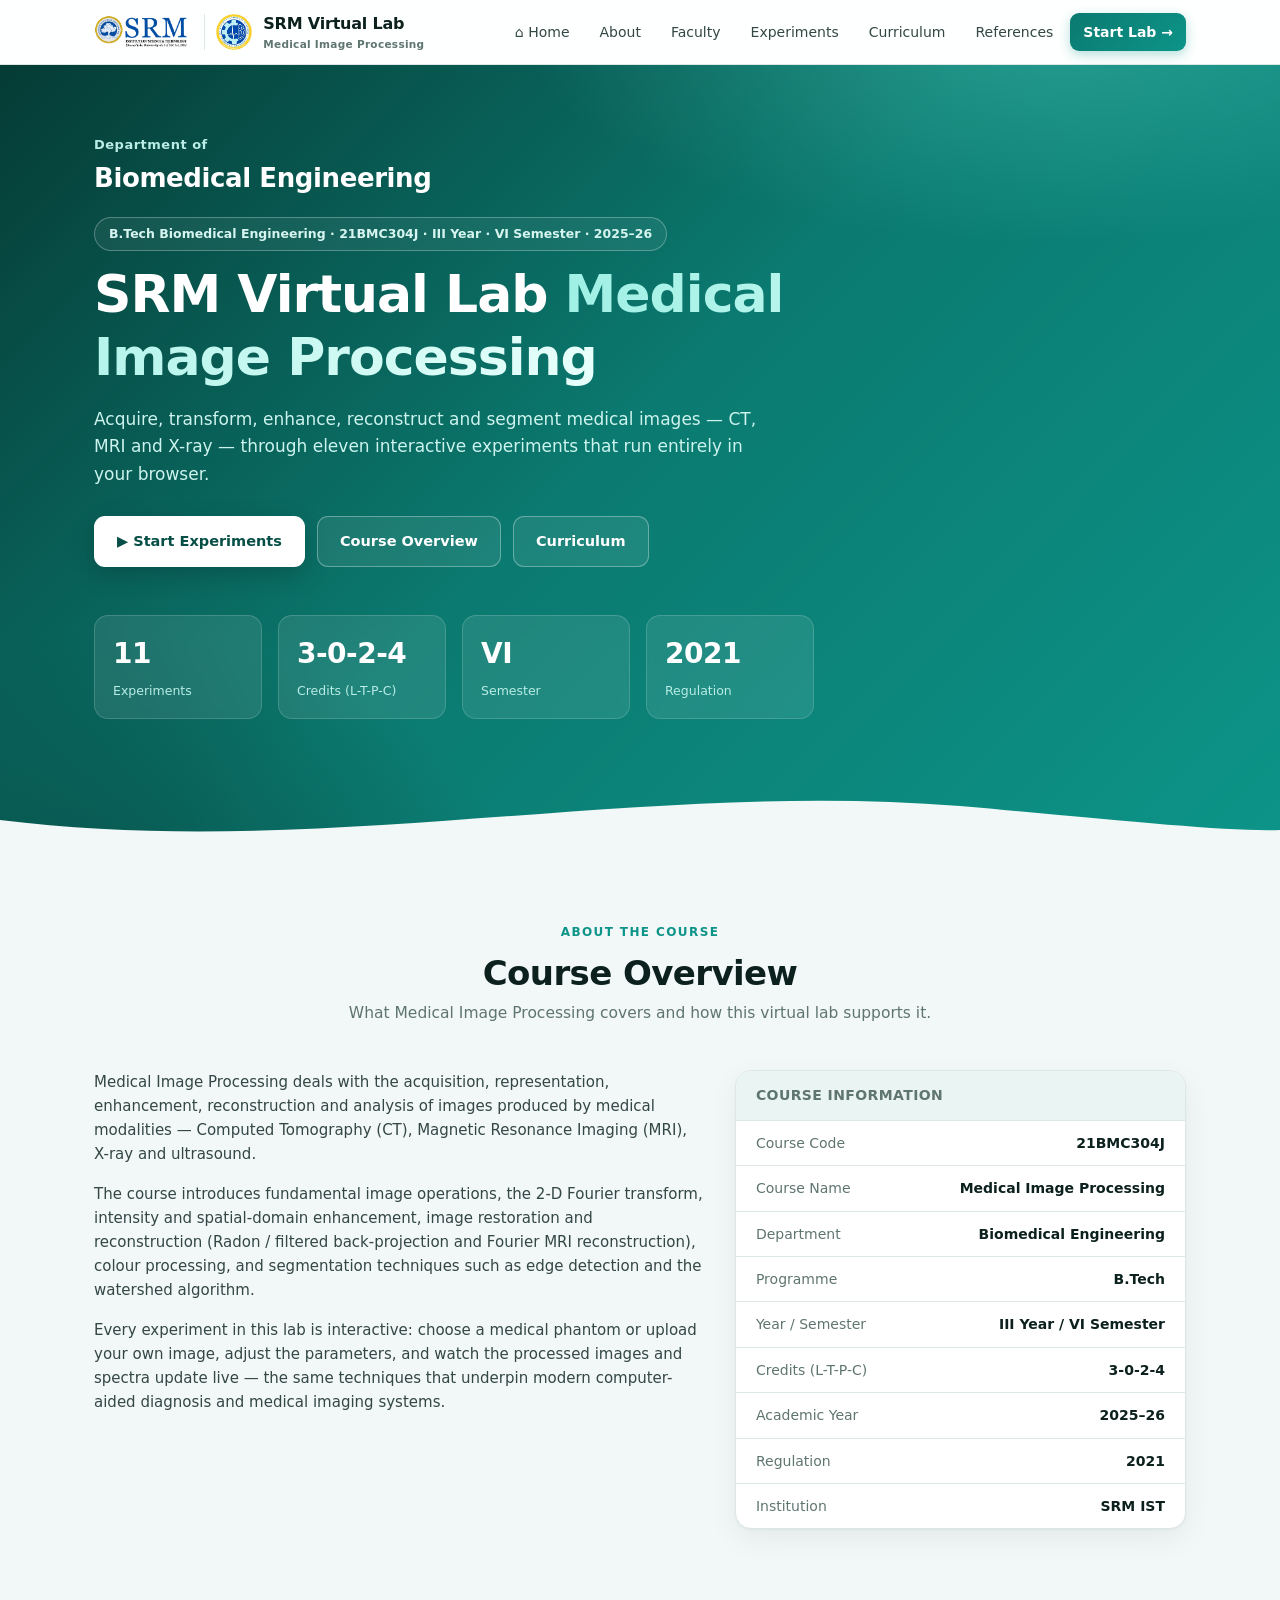
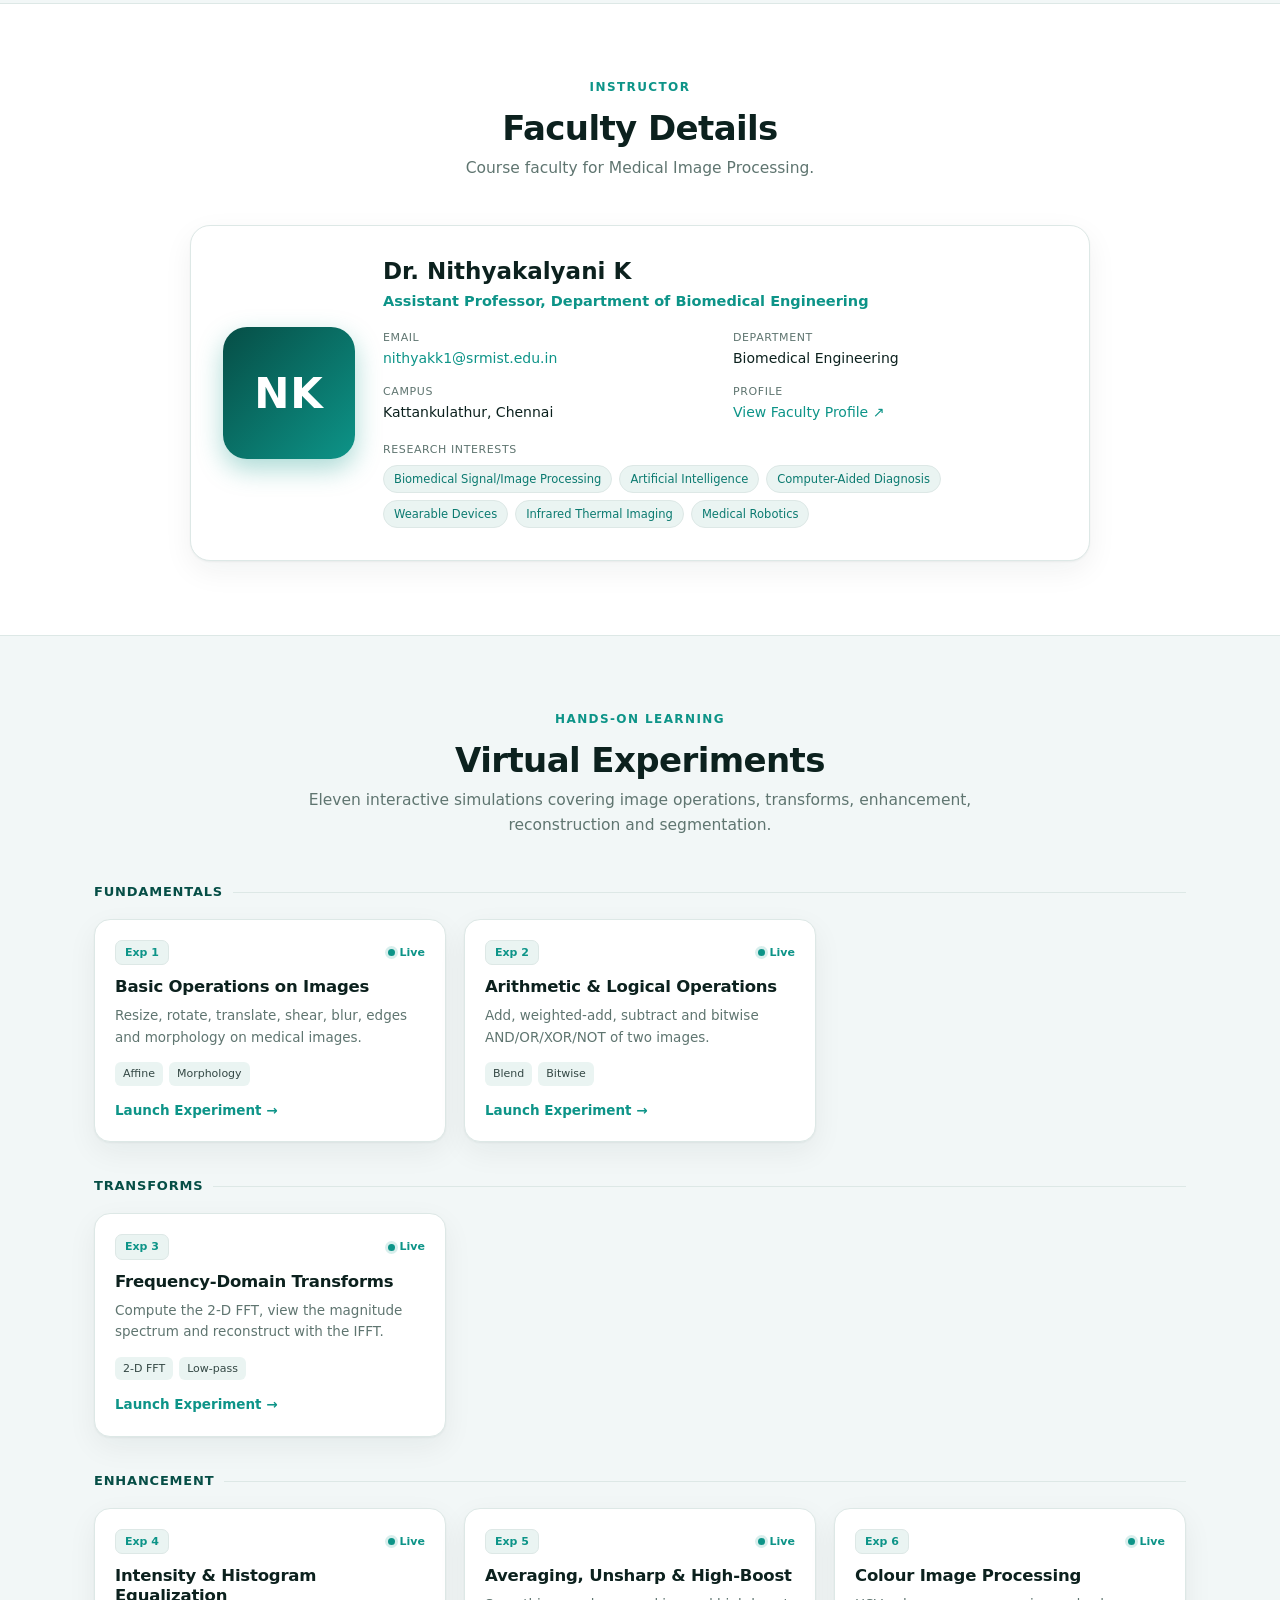
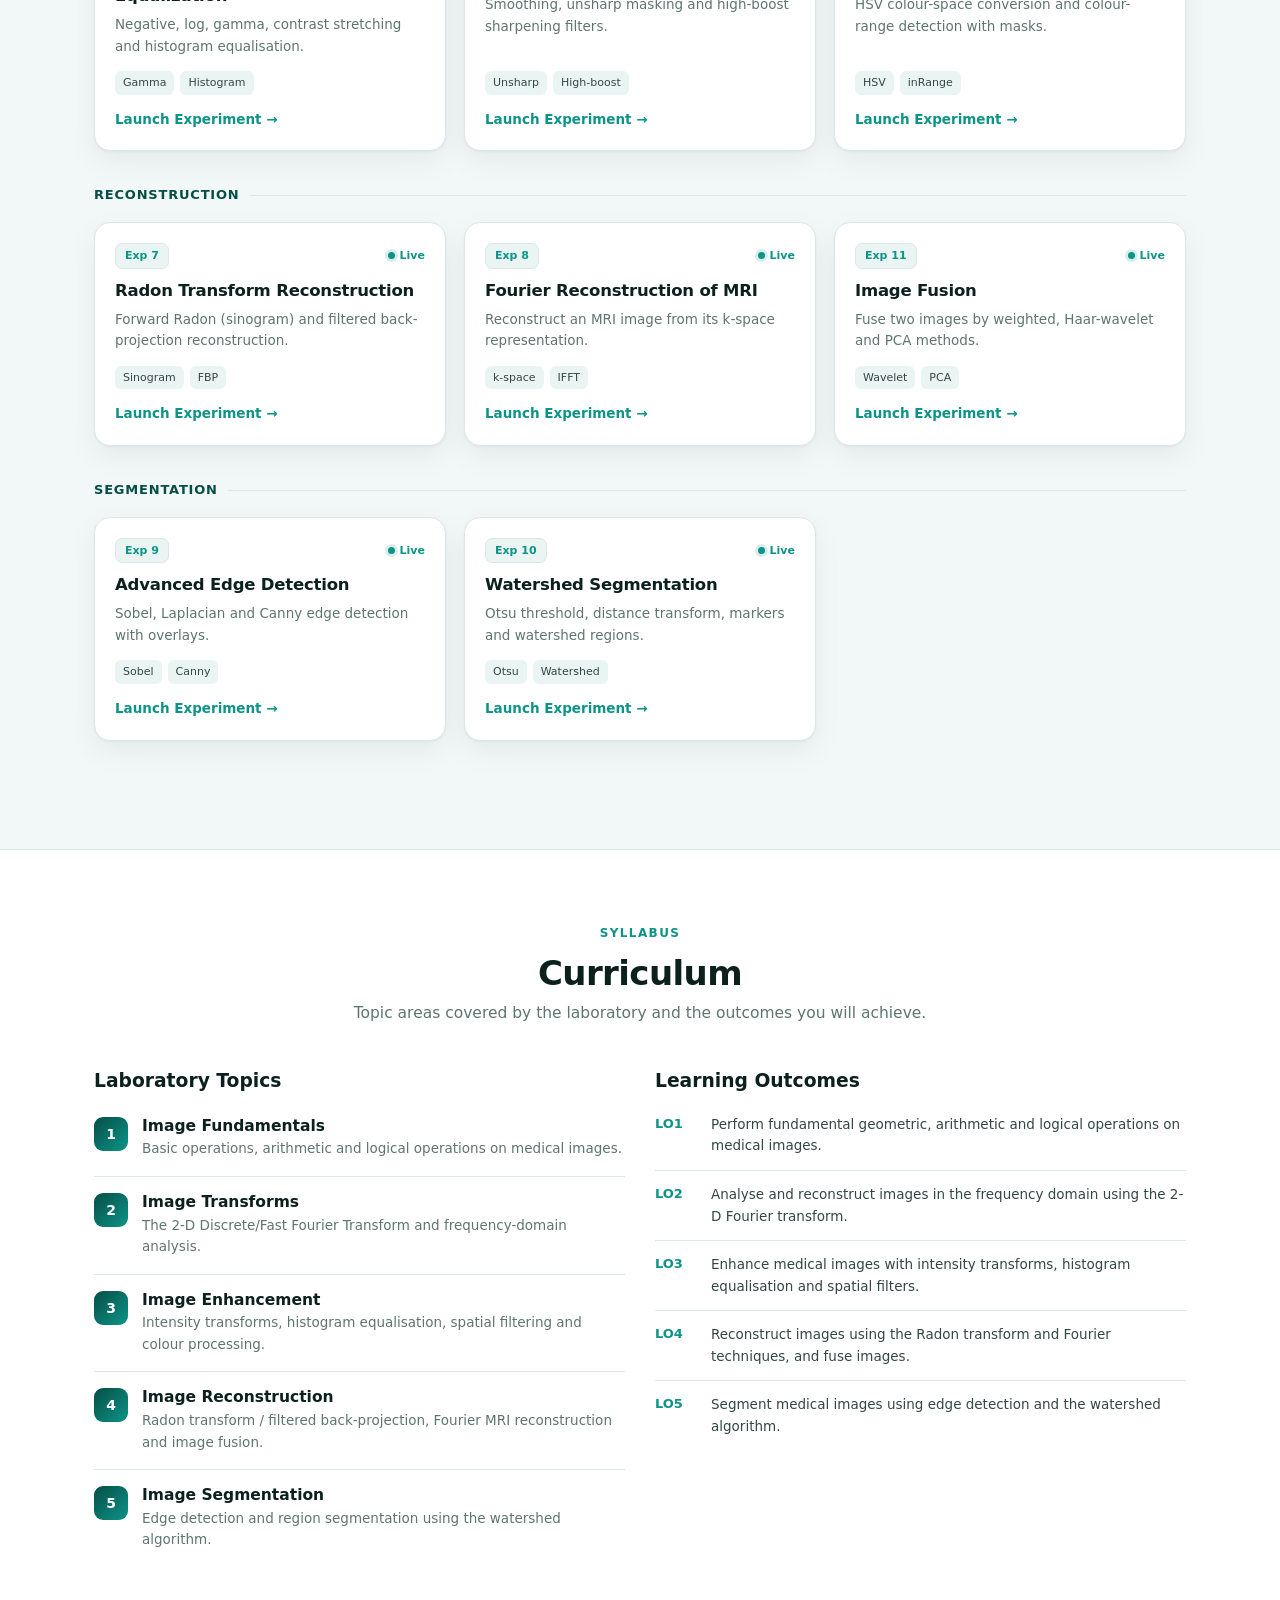
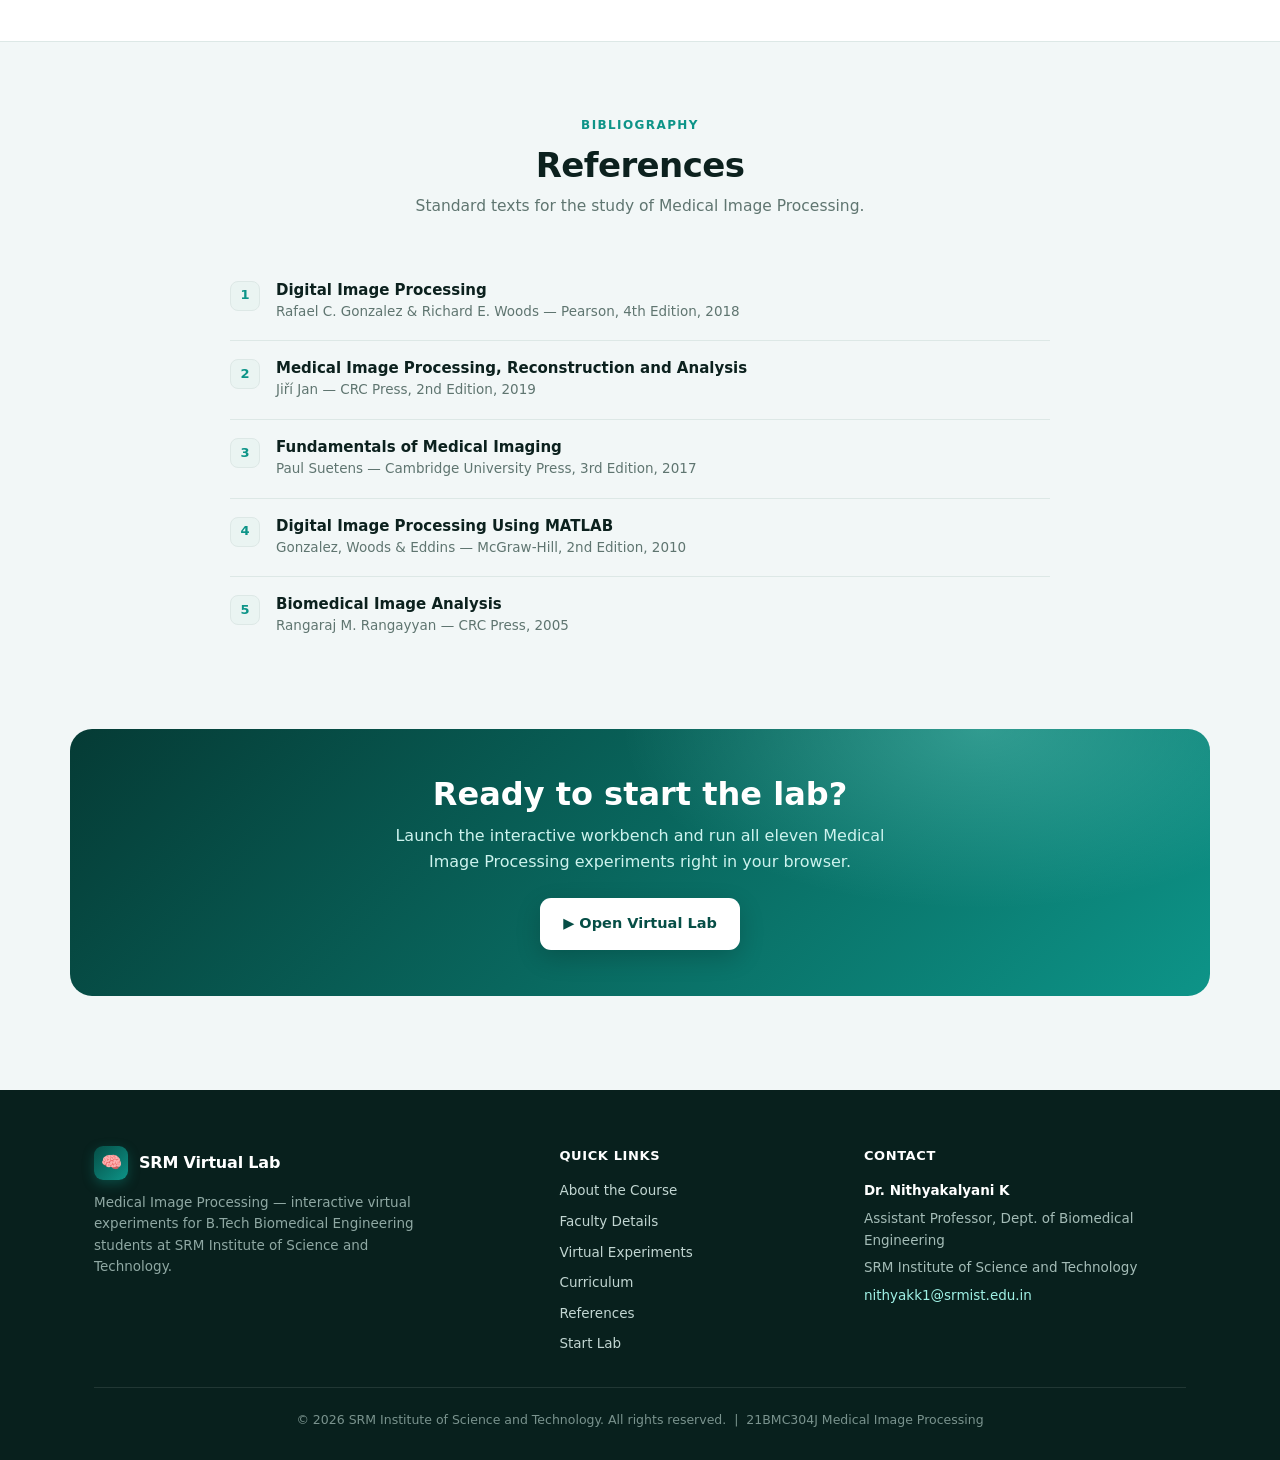
==== index.html @ 4751ec0f "MIP Virtual Lab: 11 interactive Medical Image Processing experiments Browser-based virtual lab (vani" ====
<!DOCTYPE html>
<html lang="en">
<head>
  <meta charset="UTF-8" />
  <meta name="viewport" content="width=device-width, initial-scale=1.0" />
  <title>SRM Virtual Lab — Medical Image Processing (BME)</title>
  <meta name="description" content="Interactive virtual laboratory for B.Tech Biomedical Engineering — 11 Medical Image Processing experiments at SRM Institute of Science and Technology." />
  <style>
    :root{
      --navy:#064e46; --blue:#0b7a70; --blue2:#0d9488; --sky:#2dd4bf;
      --ink:#0c211e; --body:#334744; --dim:#5f7570;
      --bg:#f2f7f7; --surface:#ffffff; --border:#dde8e6; --soft:#eaf4f2;
      --radius:16px; --shadow:0 1px 2px rgba(12,33,30,.05),0 10px 30px rgba(12,33,30,.06);
      --maxw:1140px;
    }
    *{box-sizing:border-box;}
    html{scroll-behavior:smooth;}
    body{margin:0;font-family:system-ui,-apple-system,"Segoe UI",Roboto,sans-serif;background:var(--bg);color:var(--body);-webkit-font-smoothing:antialiased;line-height:1.6;}
    a{color:inherit;}
    h1,h2,h3,h4{color:var(--ink);line-height:1.2;margin:0;}
    .wrap{max-width:var(--maxw);margin:0 auto;padding:0 24px;}
    .eyebrow{font-size:12px;font-weight:700;letter-spacing:1.4px;text-transform:uppercase;color:var(--blue2);}

    /* Header */
    header{position:sticky;top:0;z-index:50;background:rgba(255,255,255,.9);backdrop-filter:blur(10px);border-bottom:1px solid var(--border);}
    .nav{display:flex;align-items:center;gap:18px;height:64px;}
    .logo{display:flex;align-items:center;gap:11px;font-weight:800;color:var(--ink);text-decoration:none;font-size:16px;letter-spacing:-.2px;}
    .logo-mark{width:34px;height:34px;border-radius:9px;background:linear-gradient(135deg,var(--navy),var(--blue2));display:grid;place-items:center;color:#fff;font-size:17px;box-shadow:0 4px 12px rgba(13,148,136,.35);}
    .logo small{display:block;font-size:10.5px;font-weight:600;color:var(--dim);letter-spacing:.3px;}
    .logo-img{height:34px;width:auto;display:block;object-fit:contain;}
    .logo-img.bme{height:36px;padding-left:11px;margin-left:3px;border-left:1px solid var(--border);}
    #logo-fallback{display:none;}
    .nav-home{display:inline-flex;align-items:center;gap:5px;}
    .nav-links{display:flex;align-items:center;gap:4px;margin-left:auto;}
    .nav-links a{padding:8px 13px;border-radius:9px;font-size:14px;font-weight:500;color:var(--body);text-decoration:none;transition:.15s;}
    .nav-links a:hover{background:var(--soft);color:var(--navy);}
    .nav-cta{background:linear-gradient(135deg,var(--blue),var(--blue2))!important;color:#fff!important;font-weight:700!important;box-shadow:0 4px 12px rgba(13,148,136,.3);}
    .nav-cta:hover{filter:brightness(1.07);}
    .burger{display:none;margin-left:auto;width:42px;height:42px;border:1px solid var(--border);border-radius:10px;background:#fff;font-size:19px;cursor:pointer;color:var(--ink);}

    /* Hero */
    .hero{position:relative;background:linear-gradient(135deg,#053b35 0%,#0b7a70 48%,#0d9488 100%);color:#fff;overflow:hidden;padding:70px 0 130px;}
    .hero::before{content:"";position:absolute;inset:0;background:radial-gradient(900px 400px at 82% -8%,rgba(120,255,235,.28),transparent 60%),radial-gradient(700px 500px at 8% 110%,rgba(6,60,54,.6),transparent 60%);pointer-events:none;}
    .hero .wrap{position:relative;z-index:2;}
    .hero-dept{font-size:13px;font-weight:600;letter-spacing:.5px;color:#b9ede6;}
    .hero-dept b{display:block;font-size:26px;color:#fff;letter-spacing:-.4px;margin-top:2px;}
    .hero-course{display:inline-block;margin:18px 0 12px;padding:6px 14px;border:1px solid rgba(255,255,255,.28);border-radius:999px;font-size:12.5px;font-weight:600;color:#d7f5f0;background:rgba(255,255,255,.06);}
    .hero h1{font-size:clamp(30px,5vw,52px);color:#fff;letter-spacing:-1px;font-weight:800;max-width:820px;}
    .hero h1 span{background:linear-gradient(90deg,#9ff0e5,#e8fffb);-webkit-background-clip:text;background-clip:text;-webkit-text-fill-color:transparent;}
    .hero p.lead{font-size:17px;color:#cdf3ee;max-width:670px;margin:18px 0 28px;}
    .hero-btns{display:flex;flex-wrap:wrap;gap:12px;}
    .btn{display:inline-flex;align-items:center;gap:8px;padding:13px 22px;border-radius:11px;font-size:14.5px;font-weight:700;text-decoration:none;cursor:pointer;border:1px solid transparent;transition:.15s;}
    .btn-primary{background:#fff;color:var(--navy);box-shadow:0 8px 24px rgba(0,0,0,.18);}
    .btn-primary:hover{transform:translateY(-1px);}
    .btn-ghost{background:rgba(255,255,255,.08);color:#fff;border-color:rgba(255,255,255,.32);}
    .btn-ghost:hover{background:rgba(255,255,255,.16);}
    .stats{display:grid;grid-template-columns:repeat(4,1fr);gap:16px;margin-top:48px;max-width:720px;}
    .stat{background:rgba(255,255,255,.09);border:1px solid rgba(255,255,255,.16);border-radius:14px;padding:16px 18px;backdrop-filter:blur(4px);}
    .stat b{display:block;font-size:28px;font-weight:800;color:#fff;letter-spacing:-.5px;}
    .stat span{font-size:12.5px;color:#b9ede6;}
    .wave{position:absolute;bottom:-1px;left:0;width:100%;line-height:0;z-index:1;}
    .wave svg{width:100%;height:70px;display:block;}

    section{padding:74px 0;}
    .sec-head{text-align:center;max-width:680px;margin:0 auto 44px;}
    .sec-head h2{font-size:clamp(24px,3.5vw,34px);margin:10px 0 8px;letter-spacing:-.6px;}
    .sec-head p{color:var(--dim);font-size:15.5px;margin:0;}
    .alt{background:var(--surface);border-top:1px solid var(--border);border-bottom:1px solid var(--border);}

    .about-grid{display:grid;grid-template-columns:1.35fr 1fr;gap:32px;align-items:start;}
    .about-grid p{margin:0 0 16px;font-size:15px;}
    .info-card{background:var(--surface);border:1px solid var(--border);border-radius:var(--radius);box-shadow:var(--shadow);overflow:hidden;}
    .info-card h3{padding:16px 20px;font-size:14px;letter-spacing:.4px;text-transform:uppercase;color:var(--dim);border-bottom:1px solid var(--border);background:var(--soft);}
    .info-row{display:flex;justify-content:space-between;gap:14px;padding:11px 20px;font-size:14px;border-bottom:1px solid var(--border);}
    .info-row:last-child{border-bottom:0;}
    .info-row span{color:var(--dim);}
    .info-row b{color:var(--ink);font-weight:600;text-align:right;}

    /* Faculty */
    .faculty-card{display:grid;grid-template-columns:auto 1fr;gap:28px;max-width:900px;margin:0 auto;background:var(--surface);border:1px solid var(--border);border-radius:20px;box-shadow:var(--shadow);padding:32px;align-items:center;}
    .avatar{position:relative;width:132px;height:132px;border-radius:24px;overflow:hidden;box-shadow:0 10px 26px rgba(13,148,136,.35);background:linear-gradient(135deg,var(--navy),var(--blue2));}
    .avatar img{width:100%;height:100%;object-fit:cover;display:block;}
    .avatar-fallback{position:absolute;inset:0;display:grid;place-items:center;color:#fff;font-size:42px;font-weight:800;letter-spacing:1px;}
    .faculty-card h3{font-size:23px;}
    .faculty-role{color:var(--blue2);font-weight:600;font-size:14.5px;margin:4px 0 16px;}
    .faculty-meta{display:grid;grid-template-columns:repeat(2,minmax(0,1fr));gap:14px 26px;margin-bottom:18px;}
    .fm-label{font-size:11px;text-transform:uppercase;letter-spacing:.6px;color:var(--dim);}
    .fm-val{font-size:14px;color:var(--ink);font-weight:500;word-break:break-word;}
    .fm-val a{color:var(--blue2);text-decoration:none;}
    .chips{display:flex;flex-wrap:wrap;gap:7px;margin-top:6px;}
    .chip{font-size:11.5px;background:var(--soft);color:var(--blue);border:1px solid var(--border);padding:4px 10px;border-radius:999px;font-weight:500;}

    /* Experiments */
    .exp-group{margin-bottom:34px;}
    .exp-group-title{display:flex;align-items:center;gap:10px;font-size:13px;font-weight:700;letter-spacing:.8px;text-transform:uppercase;color:var(--navy);margin-bottom:16px;}
    .exp-group-title::after{content:"";flex:1;height:1px;background:var(--border);}
    .exp-grid{display:grid;grid-template-columns:repeat(auto-fill,minmax(300px,1fr));gap:18px;}
    .exp-card{display:flex;flex-direction:column;background:var(--surface);border:1px solid var(--border);border-radius:var(--radius);padding:20px;box-shadow:var(--shadow);transition:.18s;text-decoration:none;}
    .exp-card:hover{transform:translateY(-3px);border-color:var(--blue2);box-shadow:0 10px 30px rgba(13,148,136,.14);}
    .exp-top{display:flex;align-items:center;justify-content:space-between;margin-bottom:12px;}
    .exp-badge{font-size:11px;font-weight:700;color:var(--blue2);background:var(--soft);border:1px solid var(--border);padding:3px 9px;border-radius:7px;}
    .live{display:inline-flex;align-items:center;gap:5px;font-size:11px;font-weight:600;color:#0d9488;}
    .live::before{content:"";width:7px;height:7px;border-radius:50%;background:#0d9488;box-shadow:0 0 0 3px rgba(13,148,136,.16);}
    .exp-card h4{font-size:16.5px;margin-bottom:8px;letter-spacing:-.2px;}
    .exp-card p{font-size:13.5px;color:var(--dim);margin:0 0 14px;flex:1;}
    .exp-tags{display:flex;flex-wrap:wrap;gap:6px;margin-bottom:14px;}
    .exp-tags span{font-size:11px;background:var(--soft);color:var(--body);padding:3px 8px;border-radius:6px;}
    .exp-launch{font-size:13.5px;font-weight:700;color:var(--blue2);display:inline-flex;align-items:center;gap:6px;}
    .exp-card:hover .exp-launch{gap:9px;}

    .curr-grid{display:grid;grid-template-columns:1fr 1fr;gap:30px;}
    .unit{display:flex;gap:14px;padding:16px 0;border-bottom:1px solid var(--border);}
    .unit:last-child{border-bottom:0;}
    .unit-num{flex:none;width:34px;height:34px;border-radius:9px;background:linear-gradient(135deg,var(--navy),var(--blue2));color:#fff;display:grid;place-items:center;font-weight:700;font-size:14px;}
    .unit h4{font-size:15.5px;margin-bottom:3px;}
    .unit p{margin:0;font-size:13.5px;color:var(--dim);}
    .co{display:flex;gap:12px;padding:13px 0;border-bottom:1px solid var(--border);}
    .co:last-child{border-bottom:0;}
    .co b{flex:none;color:var(--blue2);font-size:13px;font-weight:700;width:44px;}
    .co span{font-size:13.5px;color:var(--body);}

    .ref{display:flex;gap:16px;padding:18px 0;border-bottom:1px solid var(--border);}
    .ref:last-child{border-bottom:0;}
    .ref-num{flex:none;width:30px;height:30px;border-radius:8px;border:1px solid var(--border);background:var(--soft);color:var(--blue2);display:grid;place-items:center;font-weight:700;font-size:13px;}
    .ref h4{font-size:15px;margin-bottom:2px;}
    .ref p{margin:0;font-size:13.5px;color:var(--dim);}

    .cta-band{background:linear-gradient(135deg,#053b35,#0d9488);color:#fff;border-radius:22px;padding:46px;text-align:center;max-width:var(--maxw);margin:0 auto;position:relative;overflow:hidden;}
    .cta-band::before{content:"";position:absolute;inset:0;background:radial-gradient(600px 300px at 80% 0,rgba(150,255,240,.28),transparent 60%);}
    .cta-band h2{color:#fff;font-size:clamp(24px,3.5vw,32px);position:relative;}
    .cta-band p{color:#cdf3ee;margin:10px auto 24px;max-width:520px;position:relative;}

    footer{background:#08201d;color:#c2d6d2;padding:56px 0 30px;margin-top:20px;}
    .foot-grid{display:grid;grid-template-columns:1.6fr 1fr 1.2fr;gap:36px;padding-bottom:32px;border-bottom:1px solid rgba(255,255,255,.1);}
    footer h5{color:#fff;font-size:13px;text-transform:uppercase;letter-spacing:.6px;margin:0 0 14px;}
    .foot-brand .logo{color:#fff;margin-bottom:12px;}
    .foot-brand p{font-size:13.5px;color:#8fa8a3;max-width:320px;margin:0;}
    .foot-links{display:flex;flex-direction:column;gap:9px;}
    .foot-links a{font-size:13.5px;color:#c2d6d2;text-decoration:none;}
    .foot-links a:hover{color:#fff;}
    .foot-contact p{font-size:13.5px;margin:0 0 6px;color:#a4bcb7;}
    .foot-contact a{color:#9ff0e5;text-decoration:none;}
    .copyright{padding-top:22px;font-size:12.5px;color:#7a938e;text-align:center;}

    @media(max-width:900px){
      .nav-links{display:none;position:absolute;top:64px;left:0;right:0;flex-direction:column;background:#fff;border-bottom:1px solid var(--border);padding:12px 24px;gap:2px;}
      .nav-links.open{display:flex;}
      .nav-links a{padding:11px 12px;}
      .burger{display:block;}
      .about-grid,.curr-grid,.foot-grid{grid-template-columns:1fr;}
      .stats{grid-template-columns:repeat(2,1fr);}
      .faculty-card{grid-template-columns:1fr;text-align:center;padding:26px;}
      .avatar{margin:0 auto;}
      .faculty-meta{grid-template-columns:1fr;text-align:left;}
    }
  </style>
</head>
<body>
  <!-- HEADER -->
  <header>
    <div class="wrap nav">
      <a href="index.html" class="logo">
        <img src="assets/srm-logo.png" alt="SRM Institute of Science and Technology" class="logo-img srm"
             onerror="this.style.display='none';document.getElementById('logo-fallback').style.display='grid';" />
        <img src="assets/bme-logo.jpg" alt="Department of Biomedical Engineering" class="logo-img bme"
             onerror="this.style.display='none';" />
        <span id="logo-fallback" class="logo-mark">🧠</span>
        <span class="logo-text">SRM Virtual Lab<small>Medical Image Processing</small></span>
      </a>
      <button class="burger" id="burger" aria-label="Menu">☰</button>
      <nav class="nav-links" id="navlinks">
        <a href="#home" class="nav-home">⌂ Home</a>
        <a href="#about">About</a>
        <a href="#faculty">Faculty</a>
        <a href="#experiments">Experiments</a>
        <a href="#curriculum">Curriculum</a>
        <a href="#references">References</a>
        <a href="lab.html" class="nav-cta">Start Lab →</a>
      </nav>
    </div>
  </header>

  <!-- HERO -->
  <div class="hero" id="home">
    <div class="wrap">
      <div class="hero-dept">Department of <b>Biomedical Engineering</b></div>
      <div class="hero-course">B.Tech Biomedical Engineering · 21BMC304J · III Year · VI Semester · 2025–26</div>
      <h1>SRM Virtual Lab <span>Medical Image Processing</span></h1>
      <p class="lead">Acquire, transform, enhance, reconstruct and segment medical images — CT, MRI and X-ray — through eleven interactive experiments that run entirely in your browser.</p>
      <div class="hero-btns">
        <a href="lab.html" class="btn btn-primary">▶ Start Experiments</a>
        <a href="#about" class="btn btn-ghost">Course Overview</a>
        <a href="#curriculum" class="btn btn-ghost">Curriculum</a>
      </div>
      <div class="stats">
        <div class="stat"><b>11</b><span>Experiments</span></div>
        <div class="stat"><b>3-0-2-4</b><span>Credits (L-T-P-C)</span></div>
        <div class="stat"><b>VI</b><span>Semester</span></div>
        <div class="stat"><b>2021</b><span>Regulation</span></div>
      </div>
    </div>
    <div class="wave">
      <svg viewBox="0 0 1440 70" preserveAspectRatio="none" xmlns="http://www.w3.org/2000/svg"><path fill="#f2f7f7" d="M0,40 C360,80 720,0 1080,26 C1260,40 1380,52 1440,50 L1440,70 L0,70 Z"></path></svg>
    </div>
  </div>

  <!-- ABOUT -->
  <section id="about">
    <div class="wrap">
      <div class="sec-head">
        <div class="eyebrow">About the Course</div>
        <h2>Course Overview</h2>
        <p>What Medical Image Processing covers and how this virtual lab supports it.</p>
      </div>
      <div class="about-grid">
        <div>
          <p>Medical Image Processing deals with the acquisition, representation, enhancement, reconstruction and analysis of images produced by medical modalities — Computed Tomography (CT), Magnetic Resonance Imaging (MRI), X-ray and ultrasound.</p>
          <p>The course introduces fundamental image operations, the 2-D Fourier transform, intensity and spatial-domain enhancement, image restoration and reconstruction (Radon / filtered back-projection and Fourier MRI reconstruction), colour processing, and segmentation techniques such as edge detection and the watershed algorithm.</p>
          <p>Every experiment in this lab is interactive: choose a medical phantom or upload your own image, adjust the parameters, and watch the processed images and spectra update live — the same techniques that underpin modern computer-aided diagnosis and medical imaging systems.</p>
        </div>
        <div class="info-card">
          <h3>Course Information</h3>
          <div class="info-row"><span>Course Code</span><b>21BMC304J</b></div>
          <div class="info-row"><span>Course Name</span><b>Medical Image Processing</b></div>
          <div class="info-row"><span>Department</span><b>Biomedical Engineering</b></div>
          <div class="info-row"><span>Programme</span><b>B.Tech</b></div>
          <div class="info-row"><span>Year / Semester</span><b>III Year / VI Semester</b></div>
          <div class="info-row"><span>Credits (L-T-P-C)</span><b>3-0-2-4</b></div>
          <div class="info-row"><span>Academic Year</span><b>2025–26</b></div>
          <div class="info-row"><span>Regulation</span><b>2021</b></div>
          <div class="info-row"><span>Institution</span><b>SRM IST</b></div>
        </div>
      </div>
    </div>
  </section>

  <!-- FACULTY -->
  <section id="faculty" class="alt">
    <div class="wrap">
      <div class="sec-head">
        <div class="eyebrow">Instructor</div>
        <h2>Faculty Details</h2>
        <p>Course faculty for Medical Image Processing.</p>
      </div>
      <div class="faculty-card">
        <div class="avatar">
          <img src="assets/nithya.jpg" alt="Dr. Nithyakalyani K"
               onerror="this.style.display='none';this.nextElementSibling.style.display='grid';" />
          <span class="avatar-fallback" style="display:none;">NK</span>
        </div>
        <div>
          <h3>Dr. Nithyakalyani K</h3>
          <div class="faculty-role">Assistant Professor, Department of Biomedical Engineering</div>
          <div class="faculty-meta">
            <div><div class="fm-label">Email</div><div class="fm-val"><a href="mailto:nithyakk1@srmist.edu.in">nithyakk1@srmist.edu.in</a></div></div>
            <div><div class="fm-label">Department</div><div class="fm-val">Biomedical Engineering</div></div>
            <div><div class="fm-label">Campus</div><div class="fm-val">Kattankulathur, Chennai</div></div>
            <div><div class="fm-label">Profile</div><div class="fm-val"><a href="https://www.srmist.edu.in/faculty/dr-nithyakalyani-k-2/" target="_blank" rel="noopener">View Faculty Profile ↗</a></div></div>
          </div>
          <div class="fm-label">Research Interests</div>
          <div class="chips">
            <span class="chip">Biomedical Signal/Image Processing</span>
            <span class="chip">Artificial Intelligence</span>
            <span class="chip">Computer-Aided Diagnosis</span>
            <span class="chip">Wearable Devices</span>
            <span class="chip">Infrared Thermal Imaging</span>
            <span class="chip">Medical Robotics</span>
          </div>
        </div>
      </div>
    </div>
  </section>

  <!-- EXPERIMENTS -->
  <section id="experiments">
    <div class="wrap">
      <div class="sec-head">
        <div class="eyebrow">Hands-on Learning</div>
        <h2>Virtual Experiments</h2>
        <p>Eleven interactive simulations covering image operations, transforms, enhancement, reconstruction and segmentation.</p>
      </div>
      <div id="exp-container"></div>
    </div>
  </section>

  <!-- CURRICULUM -->
  <section id="curriculum" class="alt">
    <div class="wrap">
      <div class="sec-head">
        <div class="eyebrow">Syllabus</div>
        <h2>Curriculum</h2>
        <p>Topic areas covered by the laboratory and the outcomes you will achieve.</p>
      </div>
      <div class="curr-grid">
        <div>
          <h3 style="margin-bottom:8px;">Laboratory Topics</h3>
          <div class="unit"><div class="unit-num">1</div><div><h4>Image Fundamentals</h4><p>Basic operations, arithmetic and logical operations on medical images.</p></div></div>
          <div class="unit"><div class="unit-num">2</div><div><h4>Image Transforms</h4><p>The 2-D Discrete/Fast Fourier Transform and frequency-domain analysis.</p></div></div>
          <div class="unit"><div class="unit-num">3</div><div><h4>Image Enhancement</h4><p>Intensity transforms, histogram equalisation, spatial filtering and colour processing.</p></div></div>
          <div class="unit"><div class="unit-num">4</div><div><h4>Image Reconstruction</h4><p>Radon transform / filtered back-projection, Fourier MRI reconstruction and image fusion.</p></div></div>
          <div class="unit"><div class="unit-num">5</div><div><h4>Image Segmentation</h4><p>Edge detection and region segmentation using the watershed algorithm.</p></div></div>
        </div>
        <div>
          <h3 style="margin-bottom:8px;">Learning Outcomes</h3>
          <div class="co"><b>LO1</b><span>Perform fundamental geometric, arithmetic and logical operations on medical images.</span></div>
          <div class="co"><b>LO2</b><span>Analyse and reconstruct images in the frequency domain using the 2-D Fourier transform.</span></div>
          <div class="co"><b>LO3</b><span>Enhance medical images with intensity transforms, histogram equalisation and spatial filters.</span></div>
          <div class="co"><b>LO4</b><span>Reconstruct images using the Radon transform and Fourier techniques, and fuse images.</span></div>
          <div class="co"><b>LO5</b><span>Segment medical images using edge detection and the watershed algorithm.</span></div>
        </div>
      </div>
    </div>
  </section>

  <!-- REFERENCES -->
  <section id="references">
    <div class="wrap">
      <div class="sec-head">
        <div class="eyebrow">Bibliography</div>
        <h2>References</h2>
        <p>Standard texts for the study of Medical Image Processing.</p>
      </div>
      <div style="max-width:820px;margin:0 auto;">
        <div class="ref"><div class="ref-num">1</div><div><h4>Digital Image Processing</h4><p>Rafael C. Gonzalez &amp; Richard E. Woods — Pearson, 4th Edition, 2018</p></div></div>
        <div class="ref"><div class="ref-num">2</div><div><h4>Medical Image Processing, Reconstruction and Analysis</h4><p>Jiří Jan — CRC Press, 2nd Edition, 2019</p></div></div>
        <div class="ref"><div class="ref-num">3</div><div><h4>Fundamentals of Medical Imaging</h4><p>Paul Suetens — Cambridge University Press, 3rd Edition, 2017</p></div></div>
        <div class="ref"><div class="ref-num">4</div><div><h4>Digital Image Processing Using MATLAB</h4><p>Gonzalez, Woods &amp; Eddins — McGraw-Hill, 2nd Edition, 2010</p></div></div>
        <div class="ref"><div class="ref-num">5</div><div><h4>Biomedical Image Analysis</h4><p>Rangaraj M. Rangayyan — CRC Press, 2005</p></div></div>
      </div>
    </div>
  </section>

  <!-- CTA -->
  <section style="padding-top:0;">
    <div class="cta-band">
      <h2>Ready to start the lab?</h2>
      <p>Launch the interactive workbench and run all eleven Medical Image Processing experiments right in your browser.</p>
      <a href="lab.html" class="btn btn-primary" style="position:relative;">▶ Open Virtual Lab</a>
    </div>
  </section>

  <!-- FOOTER -->
  <footer>
    <div class="wrap">
      <div class="foot-grid">
        <div class="foot-brand">
          <div class="logo"><span class="logo-mark">🧠</span><span>SRM Virtual Lab</span></div>
          <p>Medical Image Processing — interactive virtual experiments for B.Tech Biomedical Engineering students at SRM Institute of Science and Technology.</p>
        </div>
        <div>
          <h5>Quick Links</h5>
          <div class="foot-links">
            <a href="#about">About the Course</a>
            <a href="#faculty">Faculty Details</a>
            <a href="#experiments">Virtual Experiments</a>
            <a href="#curriculum">Curriculum</a>
            <a href="#references">References</a>
            <a href="lab.html">Start Lab</a>
          </div>
        </div>
        <div class="foot-contact">
          <h5>Contact</h5>
          <p><b style="color:#fff;">Dr. Nithyakalyani K</b></p>
          <p>Assistant Professor, Dept. of Biomedical Engineering</p>
          <p>SRM Institute of Science and Technology</p>
          <p><a href="mailto:nithyakk1@srmist.edu.in">nithyakk1@srmist.edu.in</a></p>
        </div>
      </div>
      <div class="copyright">© 2026 SRM Institute of Science and Technology. All rights reserved. &nbsp;|&nbsp; 21BMC304J Medical Image Processing</div>
    </div>
  </footer>

  <script>
    const burger = document.getElementById('burger');
    const navlinks = document.getElementById('navlinks');
    burger.addEventListener('click', () => navlinks.classList.toggle('open'));
    navlinks.querySelectorAll('a').forEach(a => a.addEventListener('click', () => navlinks.classList.remove('open')));

    // Experiment cards (grouped) — link into the lab at the matching experiment
    const GROUPS = [
      { name: 'Fundamentals', items: [
        [1, 'Basic Operations on Images', 'Resize, rotate, translate, shear, blur, edges and morphology on medical images.', ['Affine','Morphology']],
        [2, 'Arithmetic & Logical Operations', 'Add, weighted-add, subtract and bitwise AND/OR/XOR/NOT of two images.', ['Blend','Bitwise']]
      ]},
      { name: 'Transforms', items: [
        [3, 'Frequency-Domain Transforms', 'Compute the 2-D FFT, view the magnitude spectrum and reconstruct with the IFFT.', ['2-D FFT','Low-pass']]
      ]},
      { name: 'Enhancement', items: [
        [4, 'Intensity & Histogram Equalization', 'Negative, log, gamma, contrast stretching and histogram equalisation.', ['Gamma','Histogram']],
        [5, 'Averaging, Unsharp & High-Boost', 'Smoothing, unsharp masking and high-boost sharpening filters.', ['Unsharp','High-boost']],
        [6, 'Colour Image Processing', 'HSV colour-space conversion and colour-range detection with masks.', ['HSV','inRange']]
      ]},
      { name: 'Reconstruction', items: [
        [7, 'Radon Transform Reconstruction', 'Forward Radon (sinogram) and filtered back-projection reconstruction.', ['Sinogram','FBP']],
        [8, 'Fourier Reconstruction of MRI', 'Reconstruct an MRI image from its k-space representation.', ['k-space','IFFT']],
        [11, 'Image Fusion', 'Fuse two images by weighted, Haar-wavelet and PCA methods.', ['Wavelet','PCA']]
      ]},
      { name: 'Segmentation', items: [
        [9, 'Advanced Edge Detection', 'Sobel, Laplacian and Canny edge detection with overlays.', ['Sobel','Canny']],
        [10, 'Watershed Segmentation', 'Otsu threshold, distance transform, markers and watershed regions.', ['Otsu','Watershed']]
      ]}
    ];
    const cont = document.getElementById('exp-container');
    GROUPS.forEach(g => {
      const wrap = document.createElement('div'); wrap.className = 'exp-group';
      wrap.innerHTML = `<div class="exp-group-title">${g.name}</div>`;
      const grid = document.createElement('div'); grid.className = 'exp-grid';
      g.items.forEach(([n, title, desc, tags]) => {
        const a = document.createElement('a');
        a.className = 'exp-card'; a.href = 'lab.html#exp' + n;
        a.innerHTML = `
          <div class="exp-top"><span class="exp-badge">Exp ${n}</span><span class="live">Live</span></div>
          <h4>${title}</h4>
          <p>${desc}</p>
          <div class="exp-tags">${tags.map(t => `<span>${t}</span>`).join('')}</div>
          <span class="exp-launch">Launch Experiment →</span>`;
        grid.appendChild(a);
      });
      wrap.appendChild(grid); cont.appendChild(wrap);
    });
  </script>
</body>
</html>
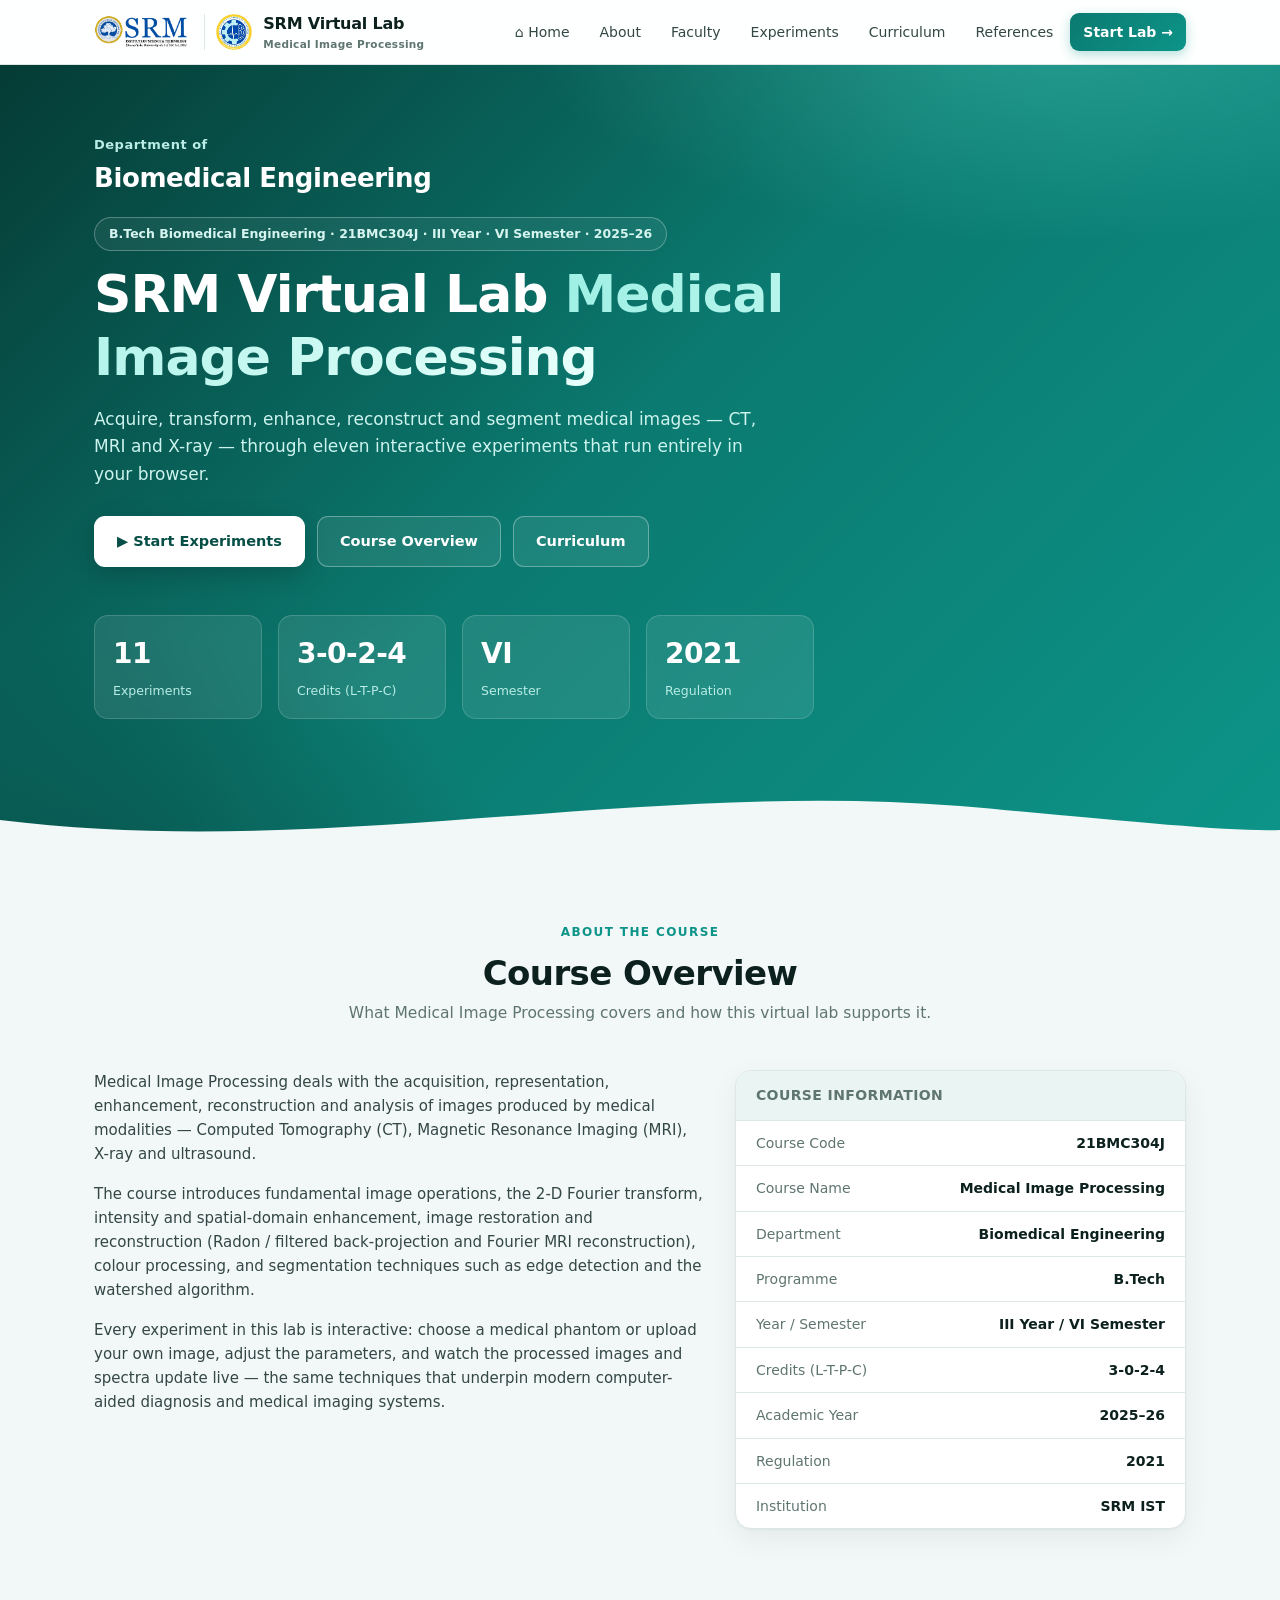
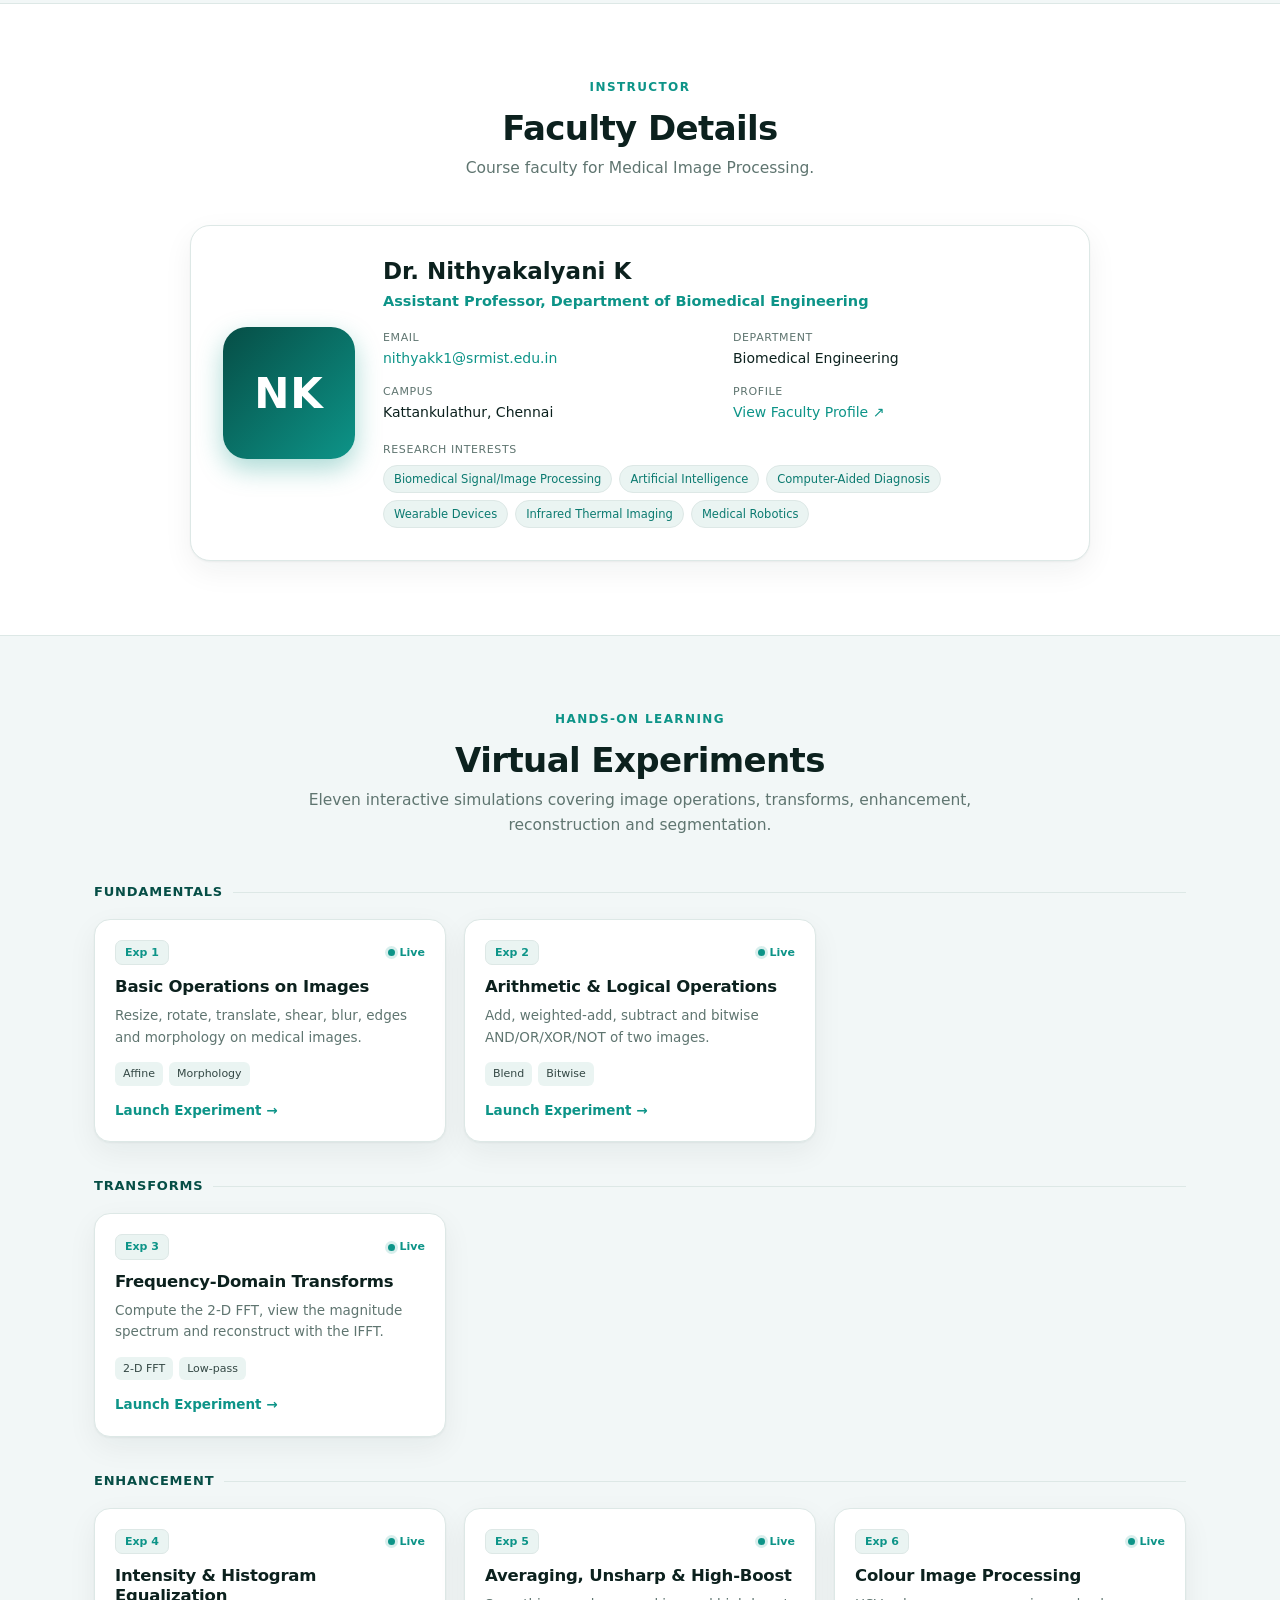
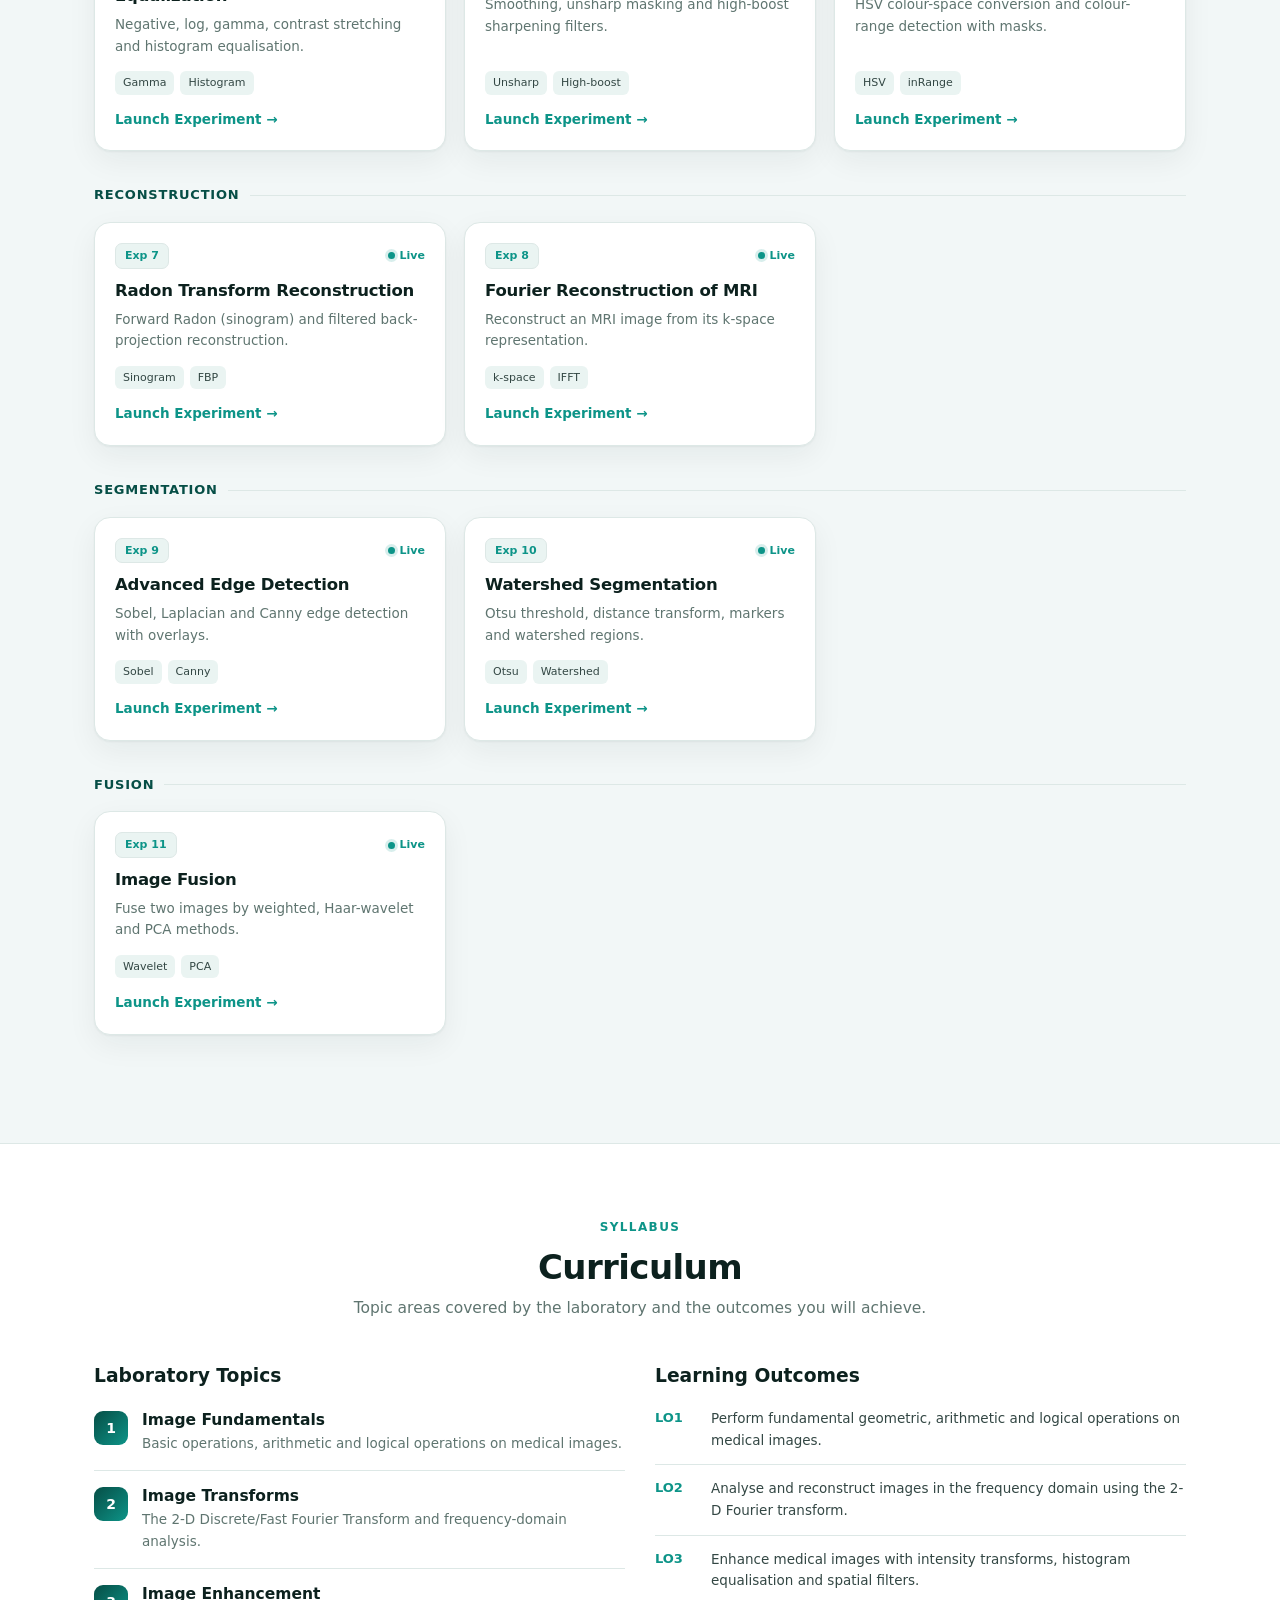
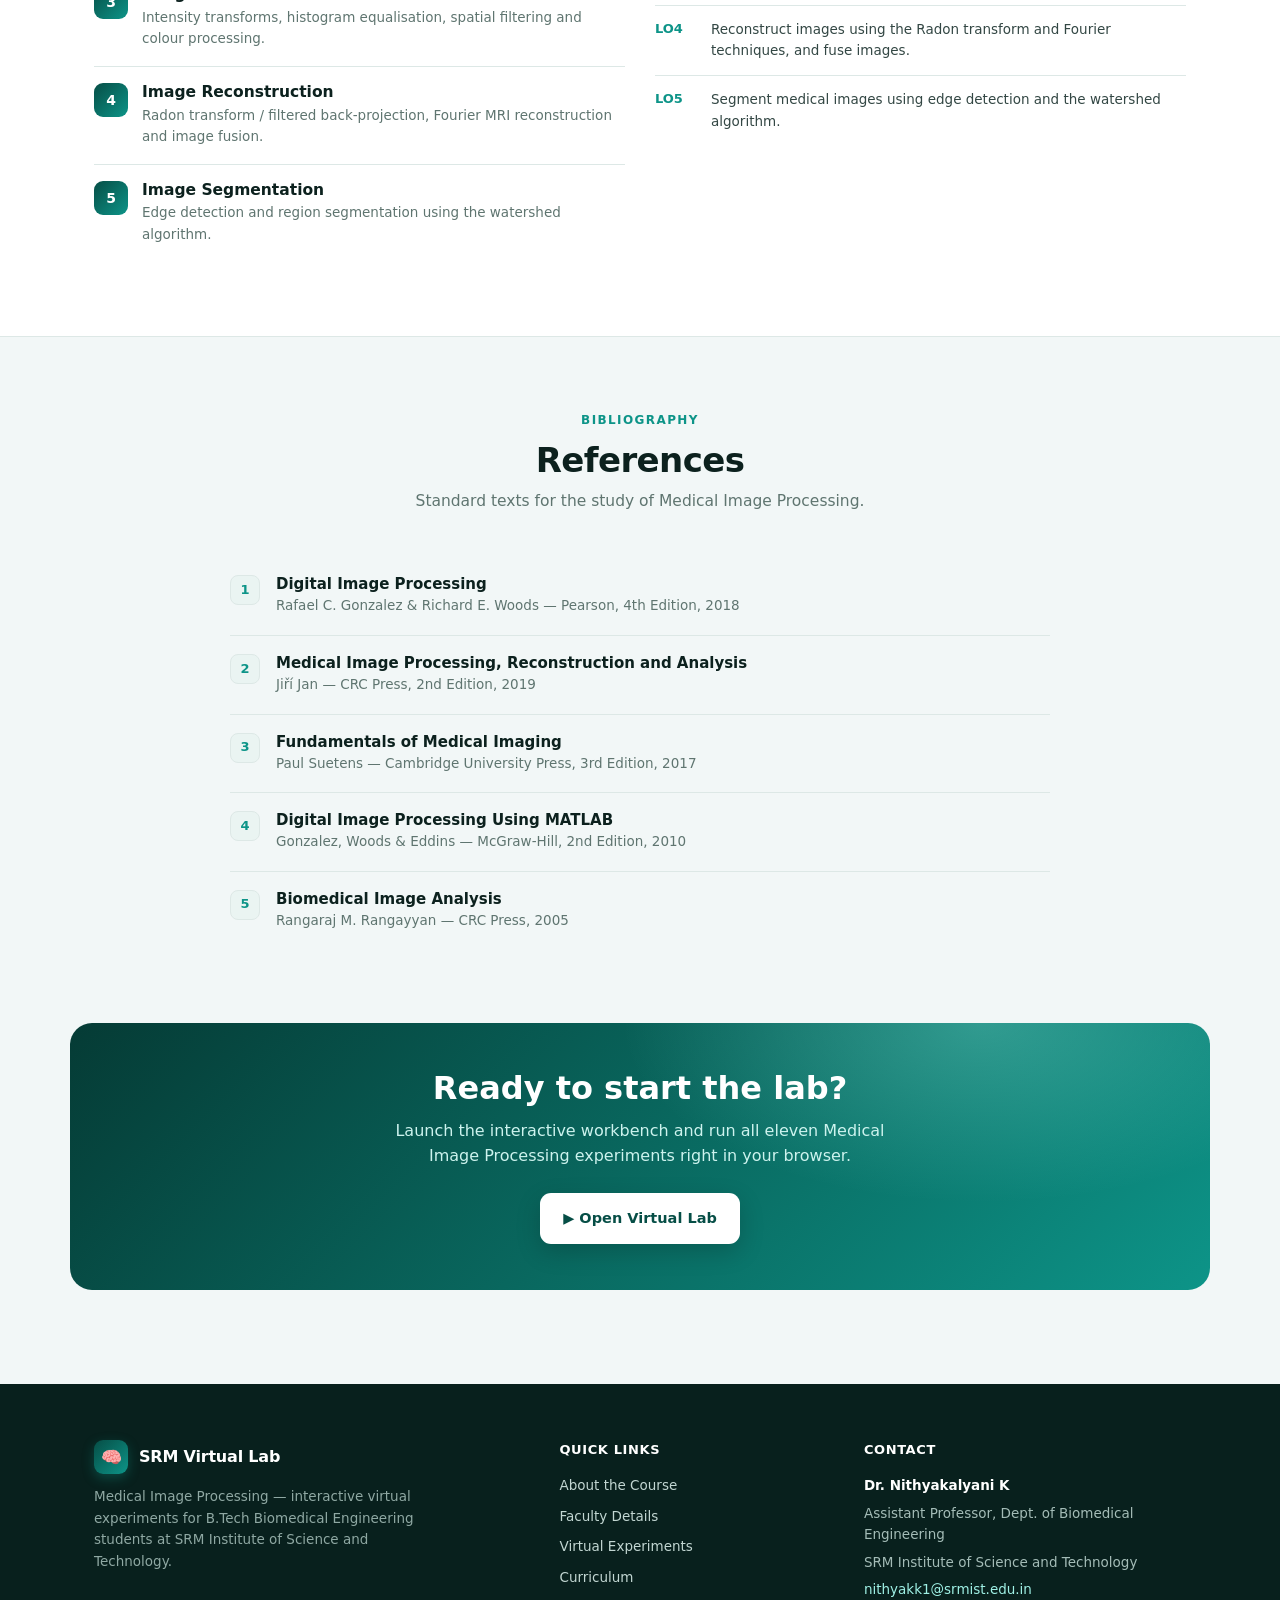
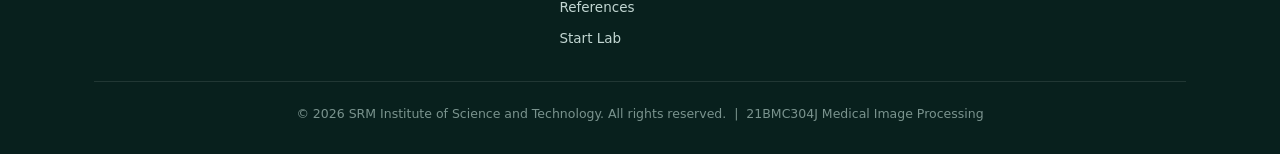
==== commit 18d89bb9: "Polish: ascending experiment order, higher-res real images, crisp centered rendering - Sidebar and l" ====
--- a/index.html
+++ b/index.html
@@ -392,12 +392,14 @@
       ]},
       { name: 'Reconstruction', items: [
         [7, 'Radon Transform Reconstruction', 'Forward Radon (sinogram) and filtered back-projection reconstruction.', ['Sinogram','FBP']],
-        [8, 'Fourier Reconstruction of MRI', 'Reconstruct an MRI image from its k-space representation.', ['k-space','IFFT']],
-        [11, 'Image Fusion', 'Fuse two images by weighted, Haar-wavelet and PCA methods.', ['Wavelet','PCA']]
+        [8, 'Fourier Reconstruction of MRI', 'Reconstruct an MRI image from its k-space representation.', ['k-space','IFFT']]
       ]},
       { name: 'Segmentation', items: [
         [9, 'Advanced Edge Detection', 'Sobel, Laplacian and Canny edge detection with overlays.', ['Sobel','Canny']],
         [10, 'Watershed Segmentation', 'Otsu threshold, distance transform, markers and watershed regions.', ['Otsu','Watershed']]
+      ]},
+      { name: 'Fusion', items: [
+        [11, 'Image Fusion', 'Fuse two images by weighted, Haar-wavelet and PCA methods.', ['Wavelet','PCA']]
       ]}
     ];
     const cont = document.getElementById('exp-container');
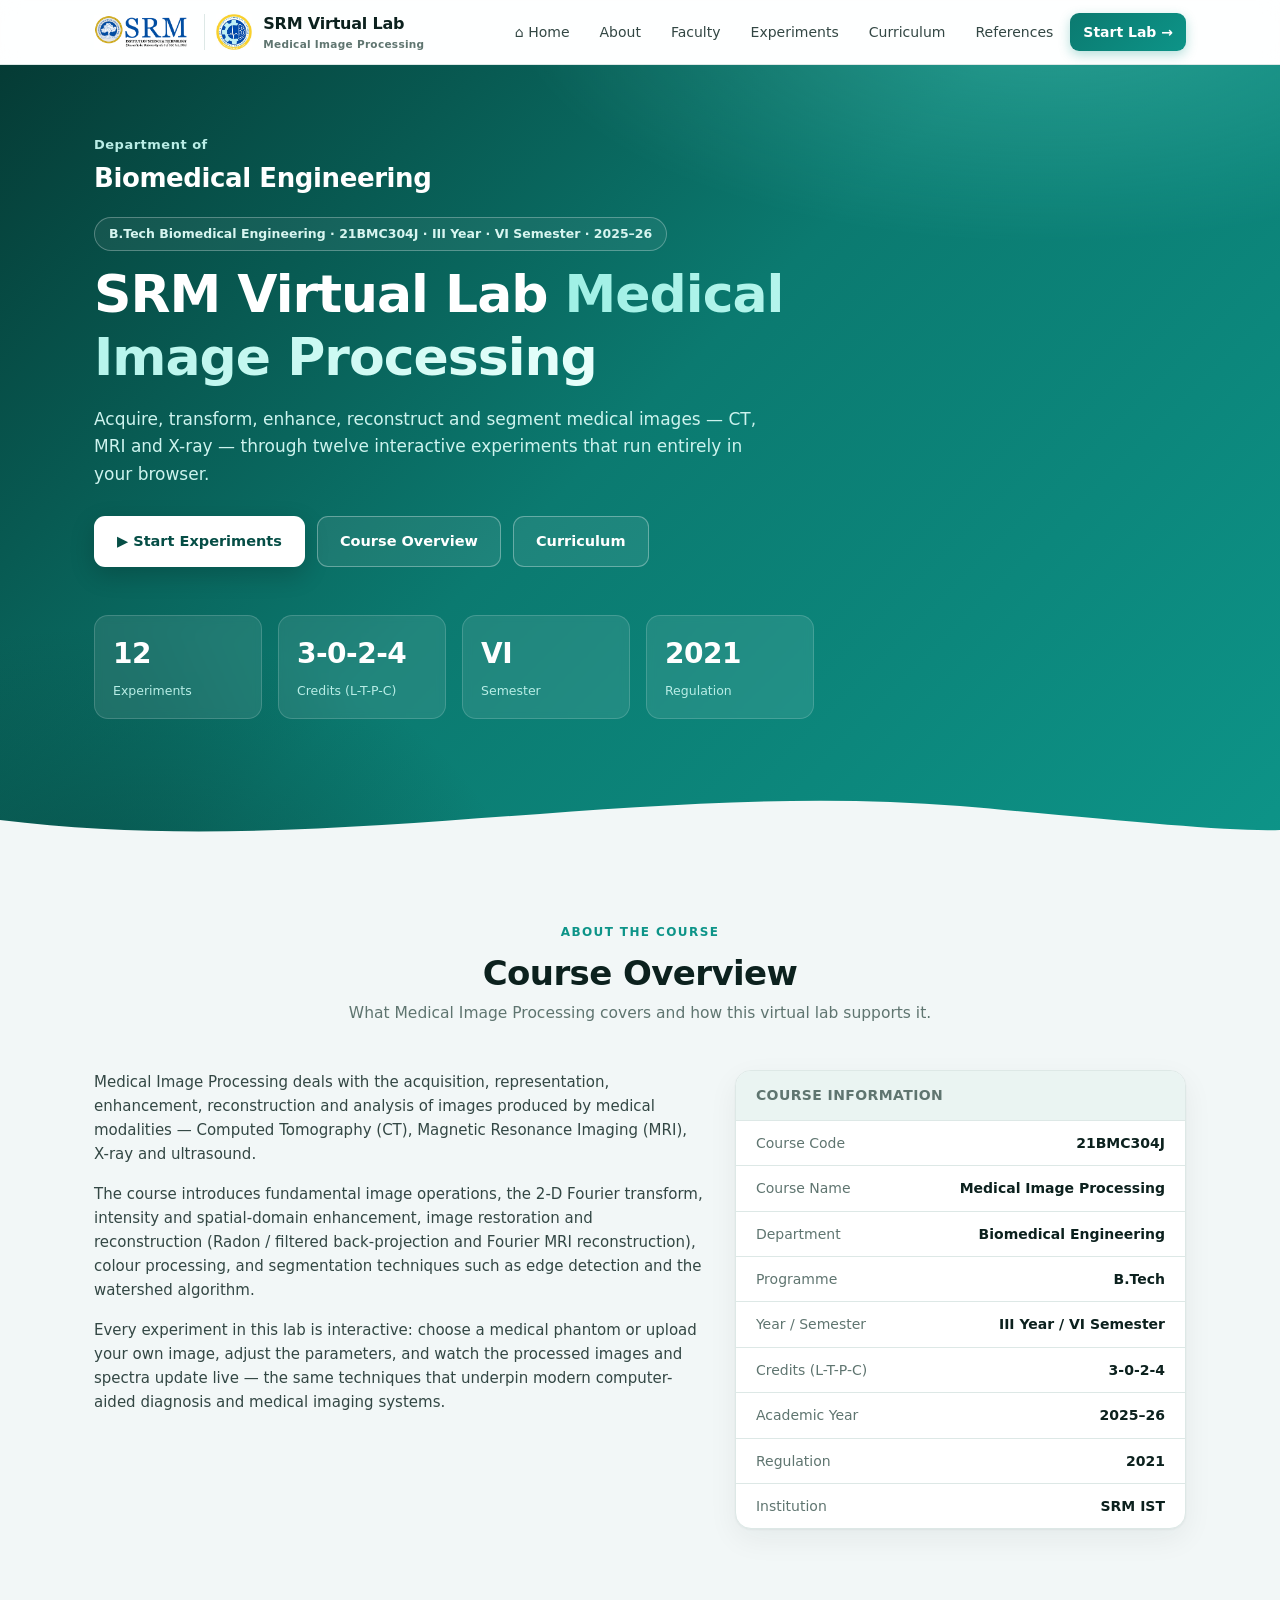
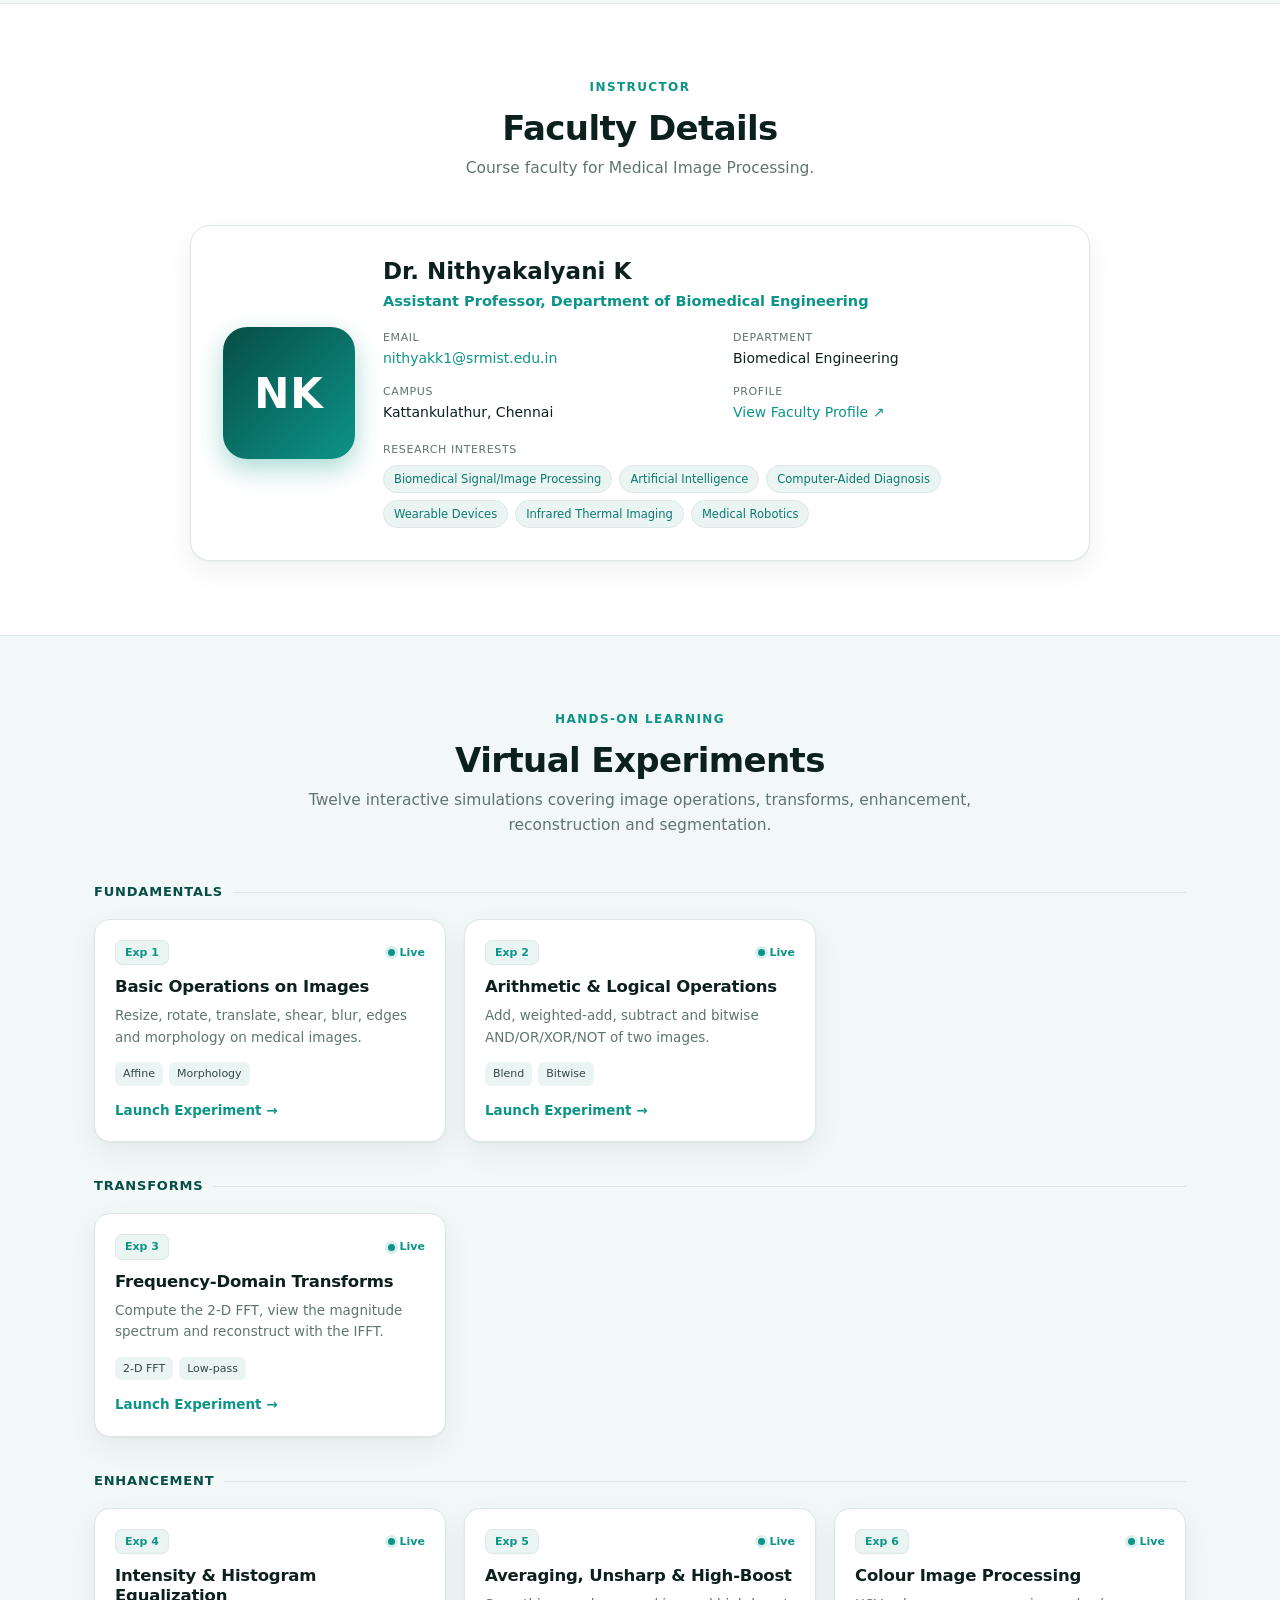
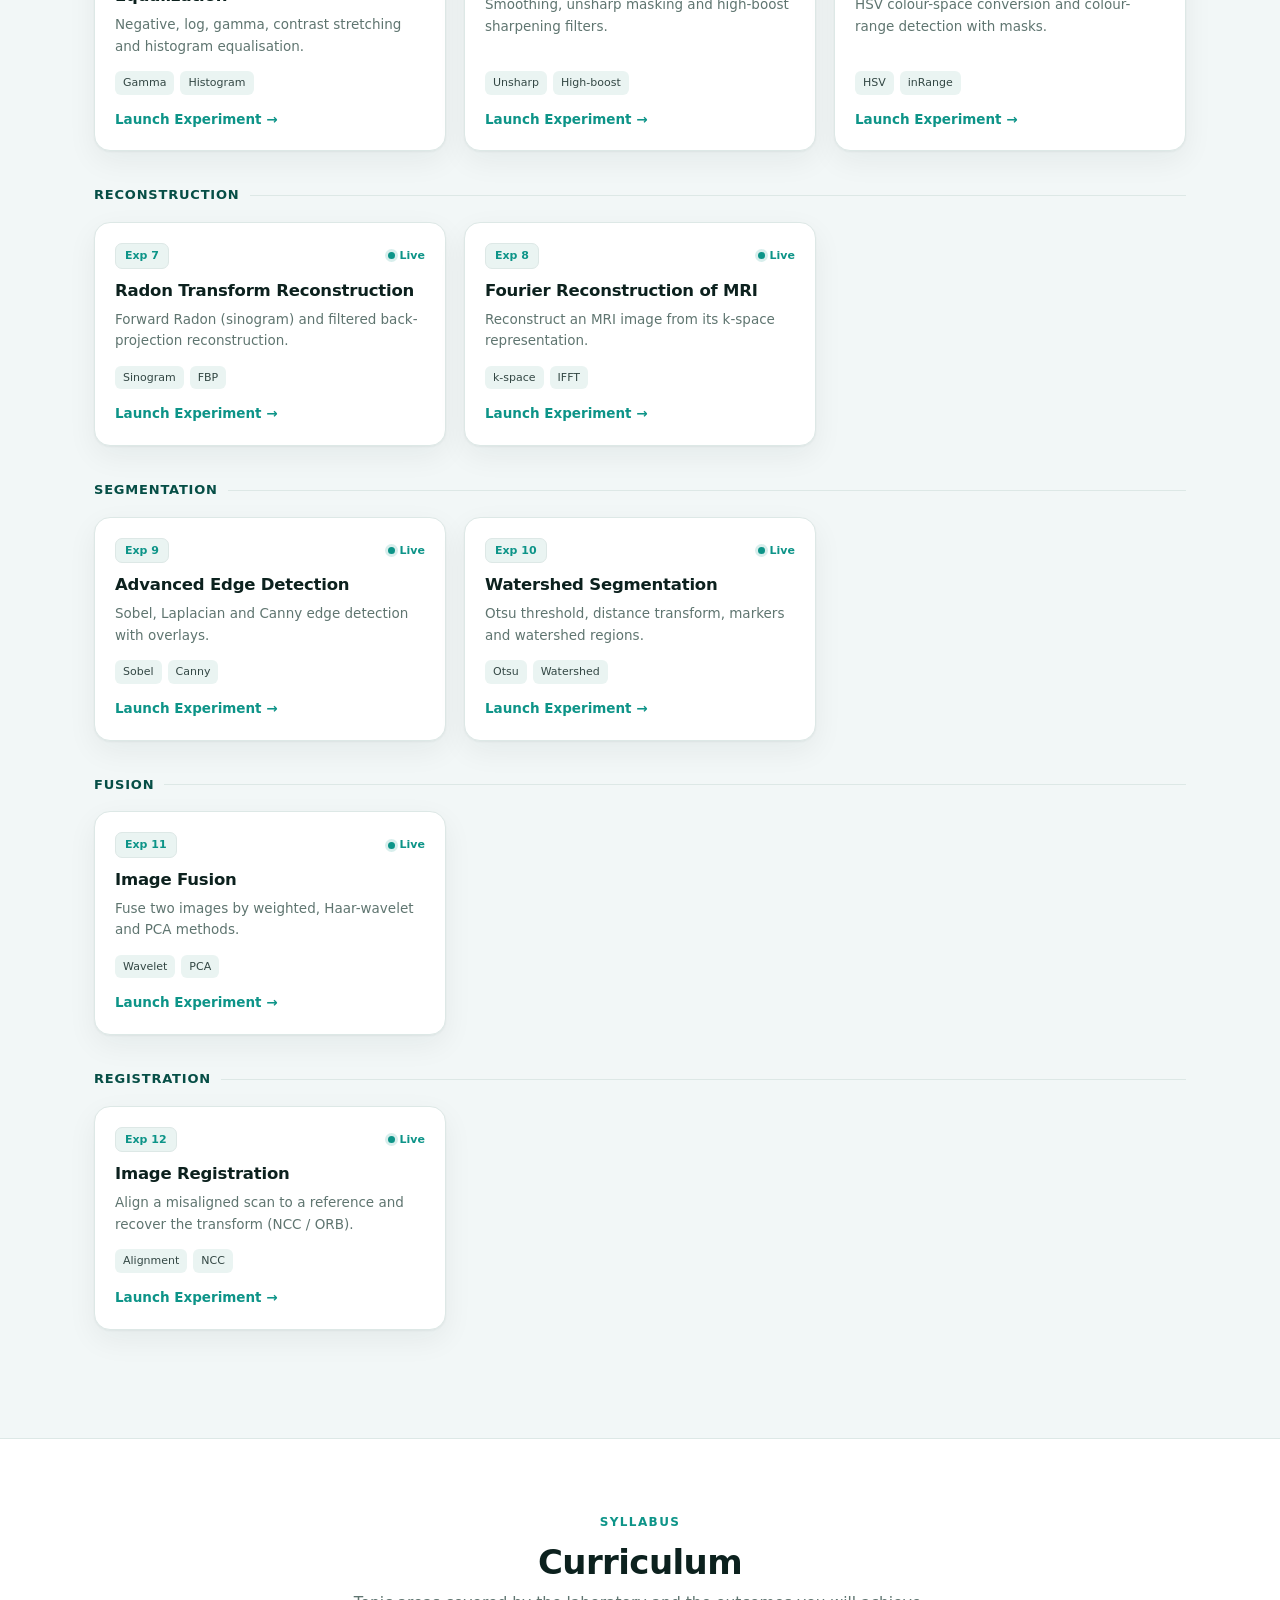
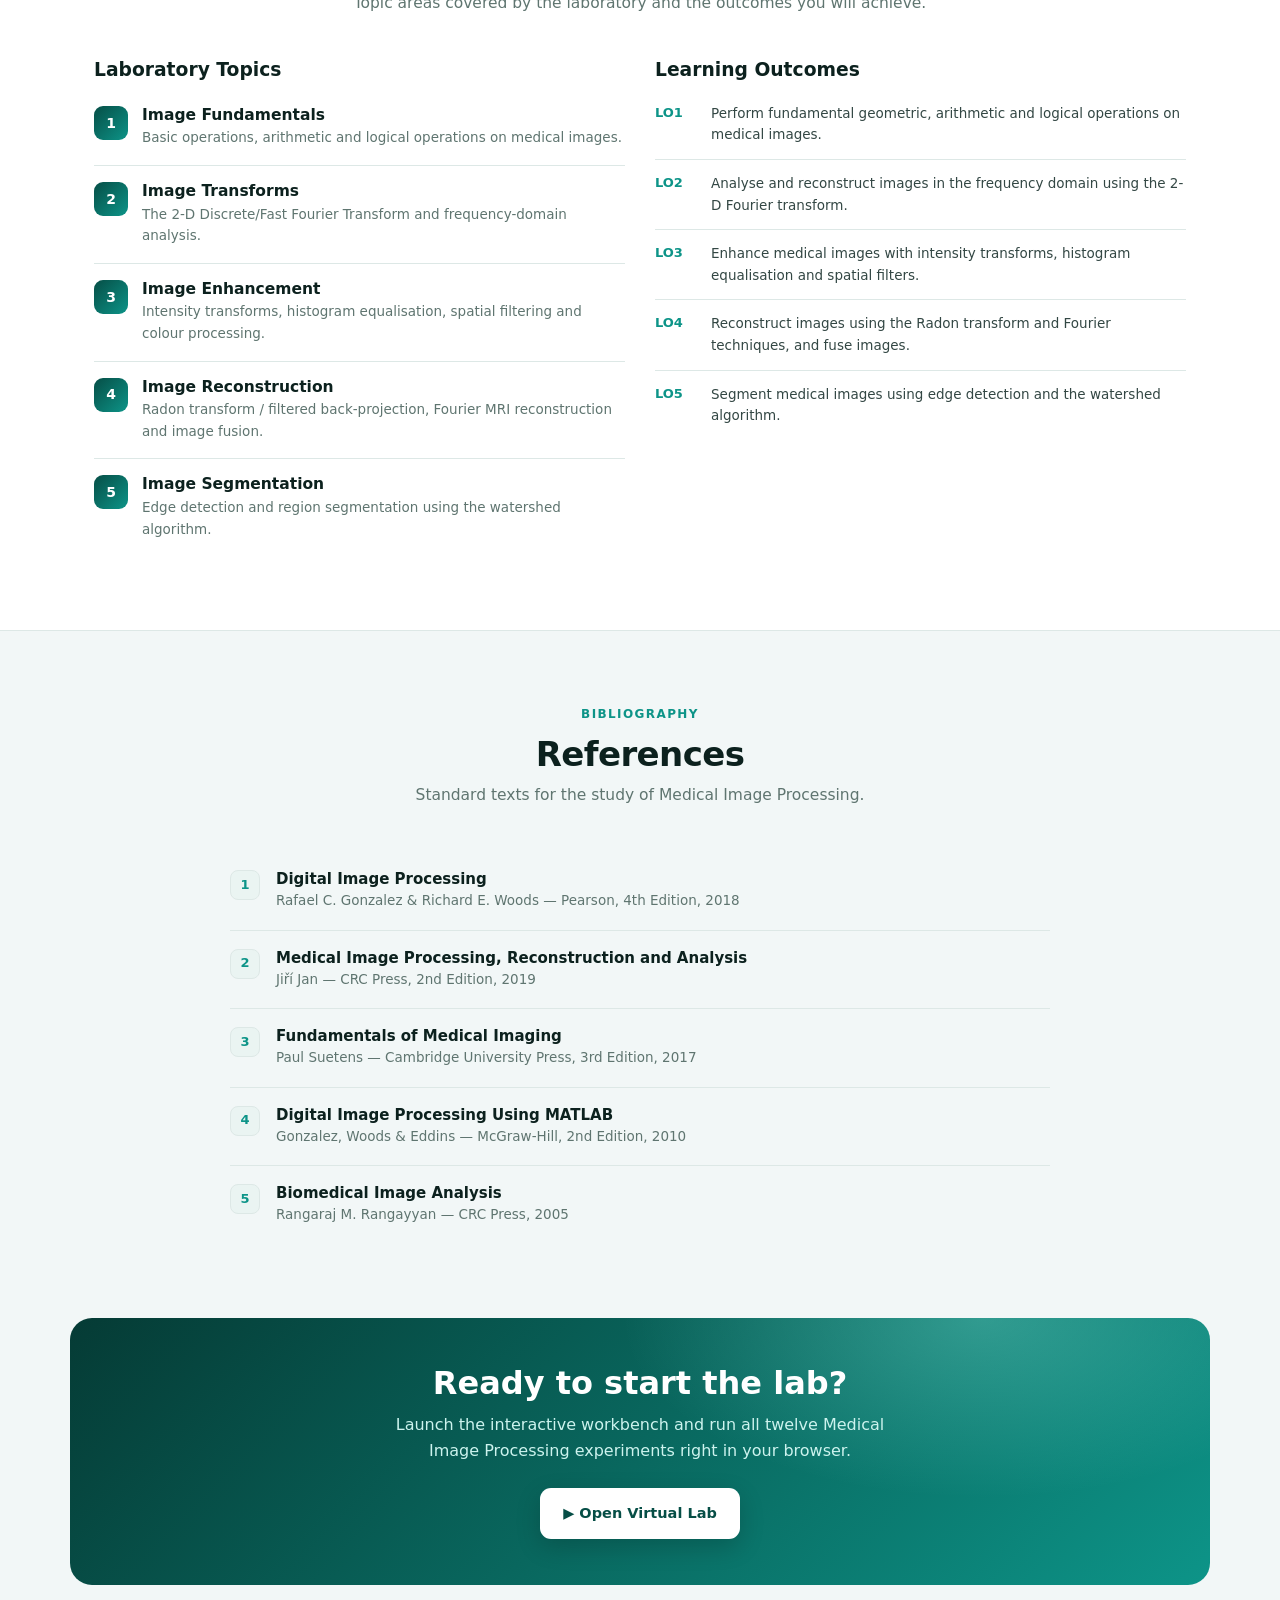
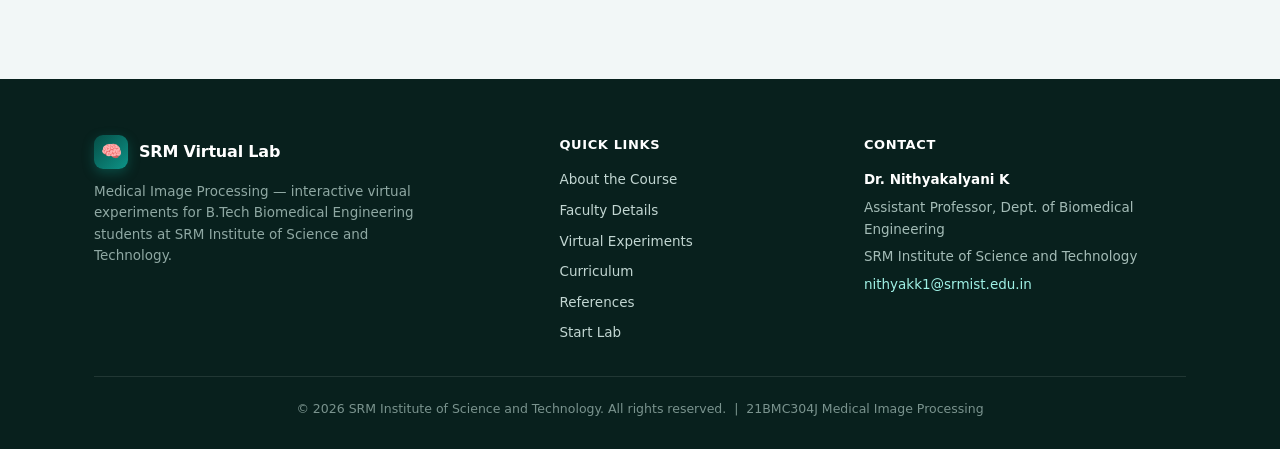
==== commit 849899b4: "Add Experiment 12: Image Registration; keep experiments in ascending order - New Exp 12 (Registratio" ====
--- a/index.html
+++ b/index.html
@@ -4,7 +4,7 @@
   <meta charset="UTF-8" />
   <meta name="viewport" content="width=device-width, initial-scale=1.0" />
   <title>SRM Virtual Lab — Medical Image Processing (BME)</title>
-  <meta name="description" content="Interactive virtual laboratory for B.Tech Biomedical Engineering — 11 Medical Image Processing experiments at SRM Institute of Science and Technology." />
+  <meta name="description" content="Interactive virtual laboratory for B.Tech Biomedical Engineering — 12 Medical Image Processing experiments at SRM Institute of Science and Technology." />
   <style>
     :root{
       --navy:#064e46; --blue:#0b7a70; --blue2:#0d9488; --sky:#2dd4bf;
@@ -186,14 +186,14 @@
       <div class="hero-dept">Department of <b>Biomedical Engineering</b></div>
       <div class="hero-course">B.Tech Biomedical Engineering · 21BMC304J · III Year · VI Semester · 2025–26</div>
       <h1>SRM Virtual Lab <span>Medical Image Processing</span></h1>
-      <p class="lead">Acquire, transform, enhance, reconstruct and segment medical images — CT, MRI and X-ray — through eleven interactive experiments that run entirely in your browser.</p>
+      <p class="lead">Acquire, transform, enhance, reconstruct and segment medical images — CT, MRI and X-ray — through twelve interactive experiments that run entirely in your browser.</p>
       <div class="hero-btns">
         <a href="lab.html" class="btn btn-primary">▶ Start Experiments</a>
         <a href="#about" class="btn btn-ghost">Course Overview</a>
         <a href="#curriculum" class="btn btn-ghost">Curriculum</a>
       </div>
       <div class="stats">
-        <div class="stat"><b>11</b><span>Experiments</span></div>
+        <div class="stat"><b>12</b><span>Experiments</span></div>
         <div class="stat"><b>3-0-2-4</b><span>Credits (L-T-P-C)</span></div>
         <div class="stat"><b>VI</b><span>Semester</span></div>
         <div class="stat"><b>2021</b><span>Regulation</span></div>
@@ -277,7 +277,7 @@
       <div class="sec-head">
         <div class="eyebrow">Hands-on Learning</div>
         <h2>Virtual Experiments</h2>
-        <p>Eleven interactive simulations covering image operations, transforms, enhancement, reconstruction and segmentation.</p>
+        <p>Twelve interactive simulations covering image operations, transforms, enhancement, reconstruction and segmentation.</p>
       </div>
       <div id="exp-container"></div>
     </div>
@@ -334,7 +334,7 @@
   <section style="padding-top:0;">
     <div class="cta-band">
       <h2>Ready to start the lab?</h2>
-      <p>Launch the interactive workbench and run all eleven Medical Image Processing experiments right in your browser.</p>
+      <p>Launch the interactive workbench and run all twelve Medical Image Processing experiments right in your browser.</p>
       <a href="lab.html" class="btn btn-primary" style="position:relative;">▶ Open Virtual Lab</a>
     </div>
   </section>
@@ -400,6 +400,9 @@
       ]},
       { name: 'Fusion', items: [
         [11, 'Image Fusion', 'Fuse two images by weighted, Haar-wavelet and PCA methods.', ['Wavelet','PCA']]
+      ]},
+      { name: 'Registration', items: [
+        [12, 'Image Registration', 'Align a misaligned scan to a reference and recover the transform (NCC / ORB).', ['Alignment','NCC']]
       ]}
     ];
     const cont = document.getElementById('exp-container');
